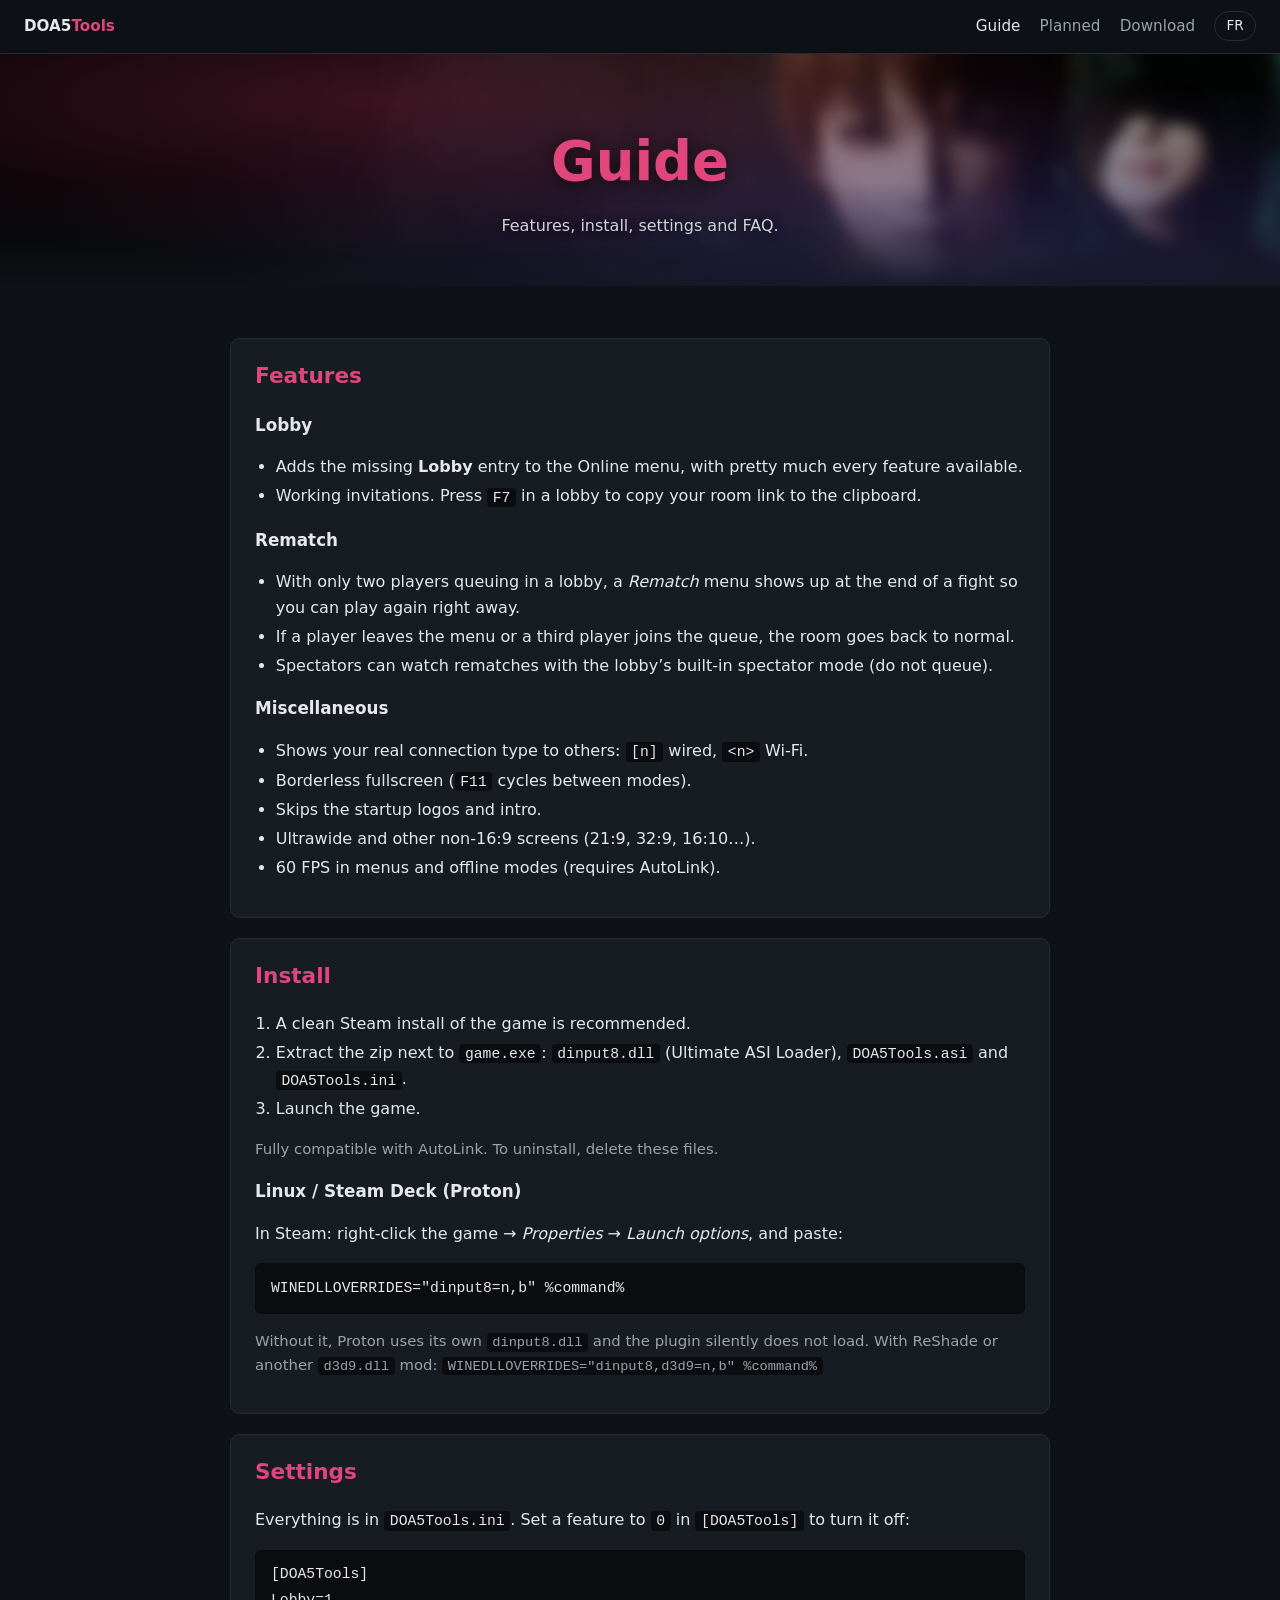
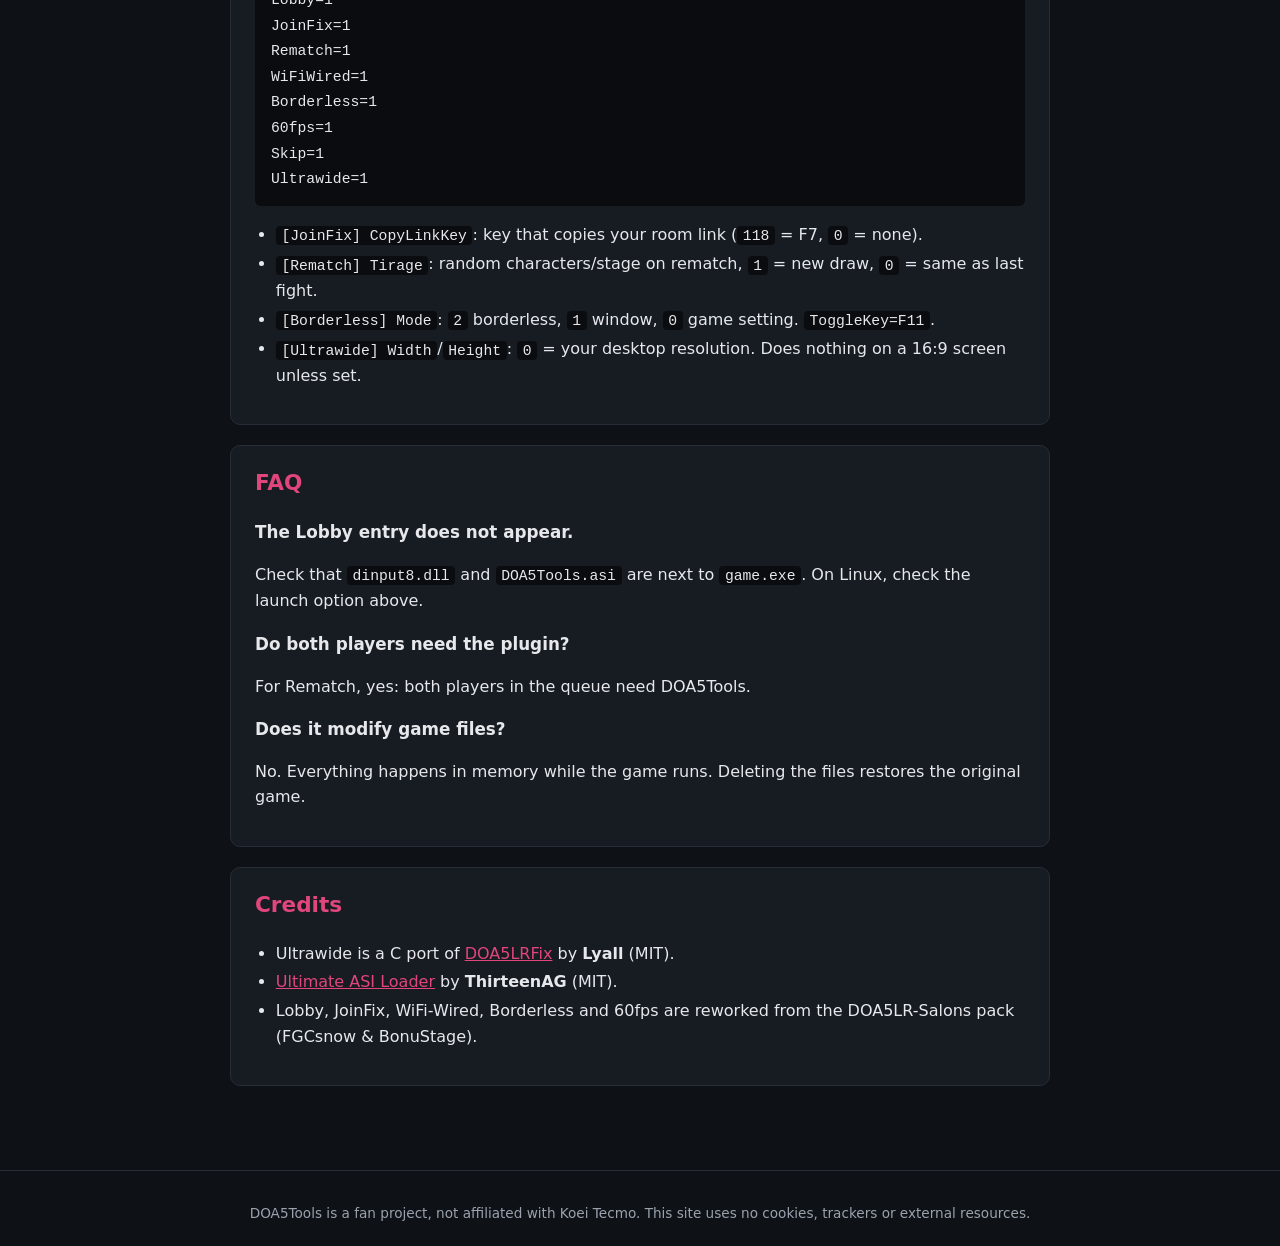
==== docs/infos.html @ 12e6d5cc "Add files via upload" ====
<!DOCTYPE html>
<html lang="en" data-lang="en">
<head>
<meta charset="utf-8">
<meta name="viewport" content="width=device-width, initial-scale=1">
<title>DOA5Tools – Guide</title>
<meta name="description" content="A single ASI plugin for Dead or Alive 5 Last Round: lobbies, rematch, borderless, ultrawide and more.">
<link rel="stylesheet" href="style.css">
<script src="lang.js"></script>
</head>
<body>
<nav>
  <a class="logo" href="index.html">DOA5<span>Tools</span></a>
  <a href="infos.html" class="actif"><span class="en">Guide</span><span class="fr">Guide</span></a>
  <a href="planned.html"><span class="en">Planned</span><span class="fr">À venir</span></a>
  <a href="https://github.com/DOAReborn/DOA5Tools/releases/latest/download/DOA5Tools.zip"><span class="en">Download</span><span class="fr">Télécharger</span></a>
  <button id="langue" type="button" title="EN / FR"><span class="en">FR</span><span class="fr">EN</span></button>
</nav>
<header class="bandeau">
  <h1><span class="en">Guide</span><span class="fr">Guide</span></h1>
  <p class="en">Features, install, settings and FAQ.</p>
  <p class="fr">Fonctions, installation, réglages et FAQ.</p>
</header>
<main>

<section>
  <h2 class="en">Features</h2><h2 class="fr">Fonctions</h2>
  <h3 class="en">Lobby</h3><h3 class="fr">Salons</h3>
  <ul class="en">
    <li>Adds the missing <strong>Lobby</strong> entry to the Online menu, with pretty much every feature available.</li>
    <li>Working invitations. Press <code>F7</code> in a lobby to copy your room link to the clipboard.</li>
  </ul>
  <ul class="fr">
    <li>Ajoute l’entrée <strong>Salon</strong> manquante au menu En ligne, avec presque toutes ses fonctions.</li>
    <li>Invitations fonctionnelles. <code>F7</code> dans un salon copie le lien du salon dans le presse-papiers.</li>
  </ul>
  <h3>Rematch</h3>
  <ul class="en">
    <li>With only two players queuing in a lobby, a <em>Rematch</em> menu shows up at the end of a fight so you can play again right away.</li>
    <li>If a player leaves the menu or a third player joins the queue, the room goes back to normal.</li>
    <li>Spectators can watch rematches with the lobby’s built-in spectator mode (do not queue).</li>
  </ul>
  <ul class="fr">
    <li>Quand seuls deux joueurs sont dans la file d’un salon, un menu <em>Rematch</em> s’affiche en fin de combat pour rejouer tout de suite.</li>
    <li>Si un joueur quitte le menu ou qu’un troisième rejoint la file, le salon reprend son fonctionnement normal.</li>
    <li>Les spectateurs peuvent suivre les rematchs avec le mode spectateur du salon (sans entrer dans la file).</li>
  </ul>
  <h3 class="en">Miscellaneous</h3><h3 class="fr">Divers</h3>
  <ul class="en">
    <li>Shows your real connection type to others: <code>[n]</code> wired, <code>&lt;n&gt;</code> Wi-Fi.</li>
    <li>Borderless fullscreen (<code>F11</code> cycles between modes).</li>
    <li>Skips the startup logos and intro.</li>
    <li>Ultrawide and other non-16:9 screens (21:9, 32:9, 16:10…).</li>
    <li>60 FPS in menus and offline modes (requires AutoLink).</li>
  </ul>
  <ul class="fr">
    <li>Affiche aux autres votre vrai type de connexion : <code>[n]</code> filaire, <code>&lt;n&gt;</code> Wi-Fi.</li>
    <li>Plein écran fenêtré (<code>F11</code> passe d’un mode à l’autre).</li>
    <li>Passe les logos et l’intro au démarrage.</li>
    <li>Écrans ultrawide et autres formats que le 16:9 (21:9, 32:9, 16:10…).</li>
    <li>60 FPS dans les menus et les modes hors ligne (nécessite AutoLink).</li>
  </ul>
</section>

<section>
  <h2 class="en">Install</h2><h2 class="fr">Installation</h2>
  <ol class="en">
    <li>A clean Steam install of the game is recommended.</li>
    <li>Extract the zip next to <code>game.exe</code>: <code>dinput8.dll</code> (Ultimate ASI Loader), <code>DOA5Tools.asi</code> and <code>DOA5Tools.ini</code>.</li>
    <li>Launch the game.</li>
  </ol>
  <ol class="fr">
    <li>Une installation Steam propre du jeu est conseillée.</li>
    <li>Extraire le zip à côté de <code>game.exe</code> : <code>dinput8.dll</code> (Ultimate ASI Loader), <code>DOA5Tools.asi</code> et <code>DOA5Tools.ini</code>.</li>
    <li>Lancer le jeu.</li>
  </ol>
  <p class="note en">Fully compatible with AutoLink. To uninstall, delete these files.</p>
  <p class="note fr">Entièrement compatible avec AutoLink. Pour désinstaller, supprimer ces fichiers.</p>

  <h3>Linux / Steam Deck (Proton)</h3>
  <p class="en">In Steam: right-click the game → <em>Properties</em> → <em>Launch options</em>, and paste:</p>
  <p class="fr">Dans Steam : clic droit sur le jeu → <em>Propriétés</em> → <em>Options de lancement</em>, puis coller :</p>
  <pre><code>WINEDLLOVERRIDES="dinput8=n,b" %command%</code></pre>
  <p class="note en">Without it, Proton uses its own <code>dinput8.dll</code> and the plugin silently does not load. With ReShade or another <code>d3d9.dll</code> mod: <code>WINEDLLOVERRIDES="dinput8,d3d9=n,b" %command%</code></p>
  <p class="note fr">Sans cela, Proton utilise son propre <code>dinput8.dll</code> et le plugin ne se charge pas, sans message. Avec ReShade ou un autre mod <code>d3d9.dll</code> : <code>WINEDLLOVERRIDES="dinput8,d3d9=n,b" %command%</code></p>
</section>

<section>
  <h2 class="en">Settings</h2><h2 class="fr">Réglages</h2>
  <p class="en">Everything is in <code>DOA5Tools.ini</code>. Set a feature to <code>0</code> in <code>[DOA5Tools]</code> to turn it off:</p>
  <p class="fr">Tout se règle dans <code>DOA5Tools.ini</code>. Mettre une fonction à <code>0</code> dans <code>[DOA5Tools]</code> pour la désactiver :</p>
  <pre><code>[DOA5Tools]
Lobby=1
JoinFix=1
Rematch=1
WiFiWired=1
Borderless=1
60fps=1
Skip=1
Ultrawide=1</code></pre>
  <ul class="en">
    <li><code>[JoinFix] CopyLinkKey</code>: key that copies your room link (<code>118</code> = F7, <code>0</code> = none).</li>
    <li><code>[Rematch] Tirage</code>: random characters/stage on rematch, <code>1</code> = new draw, <code>0</code> = same as last fight.</li>
    <li><code>[Borderless] Mode</code>: <code>2</code> borderless, <code>1</code> window, <code>0</code> game setting. <code>ToggleKey=F11</code>.</li>
    <li><code>[Ultrawide] Width</code>/<code>Height</code>: <code>0</code> = your desktop resolution. Does nothing on a 16:9 screen unless set.</li>
  </ul>
  <ul class="fr">
    <li><code>[JoinFix] CopyLinkKey</code> : touche qui copie le lien du salon (<code>118</code> = F7, <code>0</code> = aucune).</li>
    <li><code>[Rematch] Tirage</code> : personnages/stage aléatoires au rematch, <code>1</code> = nouveau tirage, <code>0</code> = comme au combat précédent.</li>
    <li><code>[Borderless] Mode</code> : <code>2</code> plein écran fenêtré, <code>1</code> fenêtre, <code>0</code> réglage du jeu. <code>ToggleKey=F11</code>.</li>
    <li><code>[Ultrawide] Width</code>/<code>Height</code> : <code>0</code> = résolution du bureau. Sans effet sur un écran 16:9 sauf si renseignés.</li>
  </ul>
</section>

<section>
  <h2>FAQ</h2>
  <h3 class="en">The Lobby entry does not appear.</h3><h3 class="fr">L’entrée Salon n’apparaît pas.</h3>
  <p class="en">Check that <code>dinput8.dll</code> and <code>DOA5Tools.asi</code> are next to <code>game.exe</code>. On Linux, check the launch option above.</p>
  <p class="fr">Vérifier que <code>dinput8.dll</code> et <code>DOA5Tools.asi</code> sont à côté de <code>game.exe</code>. Sous Linux, vérifier l’option de lancement ci-dessus.</p>
  <h3 class="en">Do both players need the plugin?</h3><h3 class="fr">Les deux joueurs doivent-ils avoir le plugin ?</h3>
  <p class="en">For Rematch, yes: both players in the queue need DOA5Tools.</p>
  <p class="fr">Pour le rematch, oui : les deux joueurs de la file doivent avoir DOA5Tools.</p>
  <h3 class="en">Does it modify game files?</h3><h3 class="fr">Est-ce que ça modifie les fichiers du jeu ?</h3>
  <p class="en">No. Everything happens in memory while the game runs. Deleting the files restores the original game.</p>
  <p class="fr">Non. Tout se passe en mémoire pendant que le jeu tourne. Supprimer les fichiers rend le jeu d’origine.</p>
</section>

<section>
  <h2 class="en">Credits</h2><h2 class="fr">Crédits</h2>
  <ul>
    <li><span class="en">Ultrawide is a C port of</span><span class="fr">Ultrawide est un portage en C de</span> <a href="https://codeberg.org/Lyall/DOA5LRFix">DOA5LRFix</a> <span class="en">by</span><span class="fr">par</span> <strong>Lyall</strong> (MIT).</li>
    <li><a href="https://github.com/ThirteenAG/Ultimate-ASI-Loader">Ultimate ASI Loader</a> <span class="en">by</span><span class="fr">par</span> <strong>ThirteenAG</strong> (MIT).</li>
    <li><span class="en">Lobby, JoinFix, WiFi-Wired, Borderless and 60fps are reworked from the DOA5LR-Salons pack</span><span class="fr">Lobby, JoinFix, WiFi-Wired, Borderless et 60fps sont repris du pack DOA5LR-Salons</span> (FGCsnow &amp; BonuStage).</li>
  </ul>
</section>

</main>
<footer>
  <span class="en">DOA5Tools is a fan project, not affiliated with Koei Tecmo. This site uses no cookies, trackers or external resources.</span>
  <span class="fr">DOA5Tools est un projet de fans, sans lien avec Koei Tecmo. Ce site n’utilise ni cookies, ni traceurs, ni ressources externes.</span>
</footer>
</body>
</html>
---- docs/style.css ----
:root { --bg:#0e1116; --card:#171c23; --line:#262d36; --text:#e6e8eb; --muted:#9aa3ad; --accent:#e0457b; --accent2:#7b5cff; --code:#0a0c10; }
* { box-sizing:border-box; }
html[data-lang="en"] .fr, html[data-lang="fr"] .en { display:none !important; }
body { margin:0; background:var(--bg); color:var(--text); font:16px/1.6 system-ui,-apple-system,"Segoe UI",Roboto,sans-serif; }
a { color:var(--accent); }

/* Barre de navigation */
nav { position:sticky; top:0; z-index:10; display:flex; align-items:center; gap:1.2rem; padding:.7rem 1.5rem; background:rgba(14,17,22,.92); backdrop-filter:blur(6px); border-bottom:1px solid var(--line); }
nav .logo { font-weight:800; text-decoration:none; color:var(--text); margin-right:auto; }
nav .logo span, h1 span { color:var(--accent); }
nav a { color:var(--muted); text-decoration:none; font-size:.95rem; }
nav a:hover, nav a.actif { color:var(--text); }
#langue { background:none; border:1px solid var(--line); color:var(--text); border-radius:20px; padding:.2rem .7rem; cursor:pointer; font:inherit; font-size:.85rem; }
#langue:hover { border-color:var(--accent); }

/* Page d'accueil */
.hero { min-height:78vh; display:flex; flex-direction:column; justify-content:center; align-items:center; text-align:center; padding:3rem 1.25rem;
  background:radial-gradient(ellipse at 30% 20%, rgba(224,69,123,.22), transparent 55%), radial-gradient(ellipse at 75% 70%, rgba(123,92,255,.18), transparent 55%); }
.hero h1 { font-size:clamp(2.8rem,8vw,5rem); margin:0; letter-spacing:.02em; }
.hero p { color:var(--muted); max-width:620px; font-size:1.15rem; margin:.8rem 0 2rem; }
.btn { display:inline-block; background:var(--accent); color:#fff; text-decoration:none; font-weight:600; padding:.75rem 1.5rem; border-radius:8px; margin:.3rem; transition:transform .15s; }
.btn:hover { transform:translateY(-2px); }
.btn.alt { background:transparent; border:1px solid var(--line); color:var(--text); }
.tuiles { display:grid; grid-template-columns:repeat(auto-fit,minmax(220px,1fr)); gap:1rem; max-width:1000px; margin:0 auto; padding:0 1.25rem 3rem; }
.tuile { background:var(--card); border:1px solid var(--line); border-radius:10px; padding:1.2rem; }
.tuile b { display:block; font-size:1.05rem; margin-bottom:.3rem; }
.tuile p { margin:0; color:var(--muted); font-size:.93rem; }

/* Pages de contenu */
main { max-width:860px; margin:0 auto; padding:2rem 1.25rem 4rem; }
main > h1 { font-size:2.2rem; margin:.5rem 0 1rem; }
section { background:var(--card); border:1px solid var(--line); border-radius:10px; padding:1.25rem 1.5rem; margin:1.25rem 0; }
h2 { margin-top:0; font-size:1.35rem; color:var(--accent); }
h3 { margin-bottom:.25rem; font-size:1.05rem; }
code { background:var(--code); padding:.1rem .35rem; border-radius:4px; font-size:.92em; }
pre { background:var(--code); padding:.8rem 1rem; border-radius:6px; overflow-x:auto; }
pre code { padding:0; }
ul, ol { padding-left:1.3rem; }
li { margin:.2rem 0; }
.note { color:var(--muted); font-size:.93rem; }
.etat { display:inline-block; font-size:.75rem; font-weight:700; text-transform:uppercase; letter-spacing:.05em; padding:.1rem .55rem; border-radius:20px; margin-left:.4rem; vertical-align:middle; }
.etat.etude { background:rgba(123,92,255,.2); color:#b3a3ff; }
.etat.idee { background:rgba(154,163,173,.18); color:var(--muted); }
footer { text-align:center; color:var(--muted); font-size:.85rem; padding:2rem 1rem; border-top:1px solid var(--line); }

/* Bandeau : image floutée (banner.jpg, à ajouter) + titre par-dessus.
   Sans image, le dégradé de couleur sert de fond. */
.bandeau { position:relative; overflow:hidden; text-align:center; padding:4rem 1.25rem 3rem; isolation:isolate; }
.bandeau::before { content:""; position:absolute; inset:-30px; z-index:-2; background:url("banner.jpg") center/cover no-repeat; filter:blur(8px) brightness(.55); }
.bandeau::after { content:""; position:absolute; inset:0; z-index:-1;
  background:radial-gradient(ellipse at 30% 20%, rgba(224,69,123,.25), transparent 60%), radial-gradient(ellipse at 75% 70%, rgba(123,92,255,.2), transparent 60%), linear-gradient(to bottom, transparent 55%, var(--bg)); }
.bandeau h1 { font-size:clamp(2.2rem,6vw,3.4rem); margin:0; text-shadow:0 2px 18px rgba(0,0,0,.6); }
.bandeau p { color:#cfd4da; margin:.5rem auto 0; max-width:620px; text-shadow:0 1px 8px rgba(0,0,0,.6); }
.bandeau.hero { min-height:78vh; display:flex; flex-direction:column; justify-content:center; align-items:center; background:none; }
.bandeau.hero h1 { font-size:clamp(2.8rem,9vw,5.5rem); }
.bandeau.hero p { font-size:1.15rem; margin-bottom:2rem; }
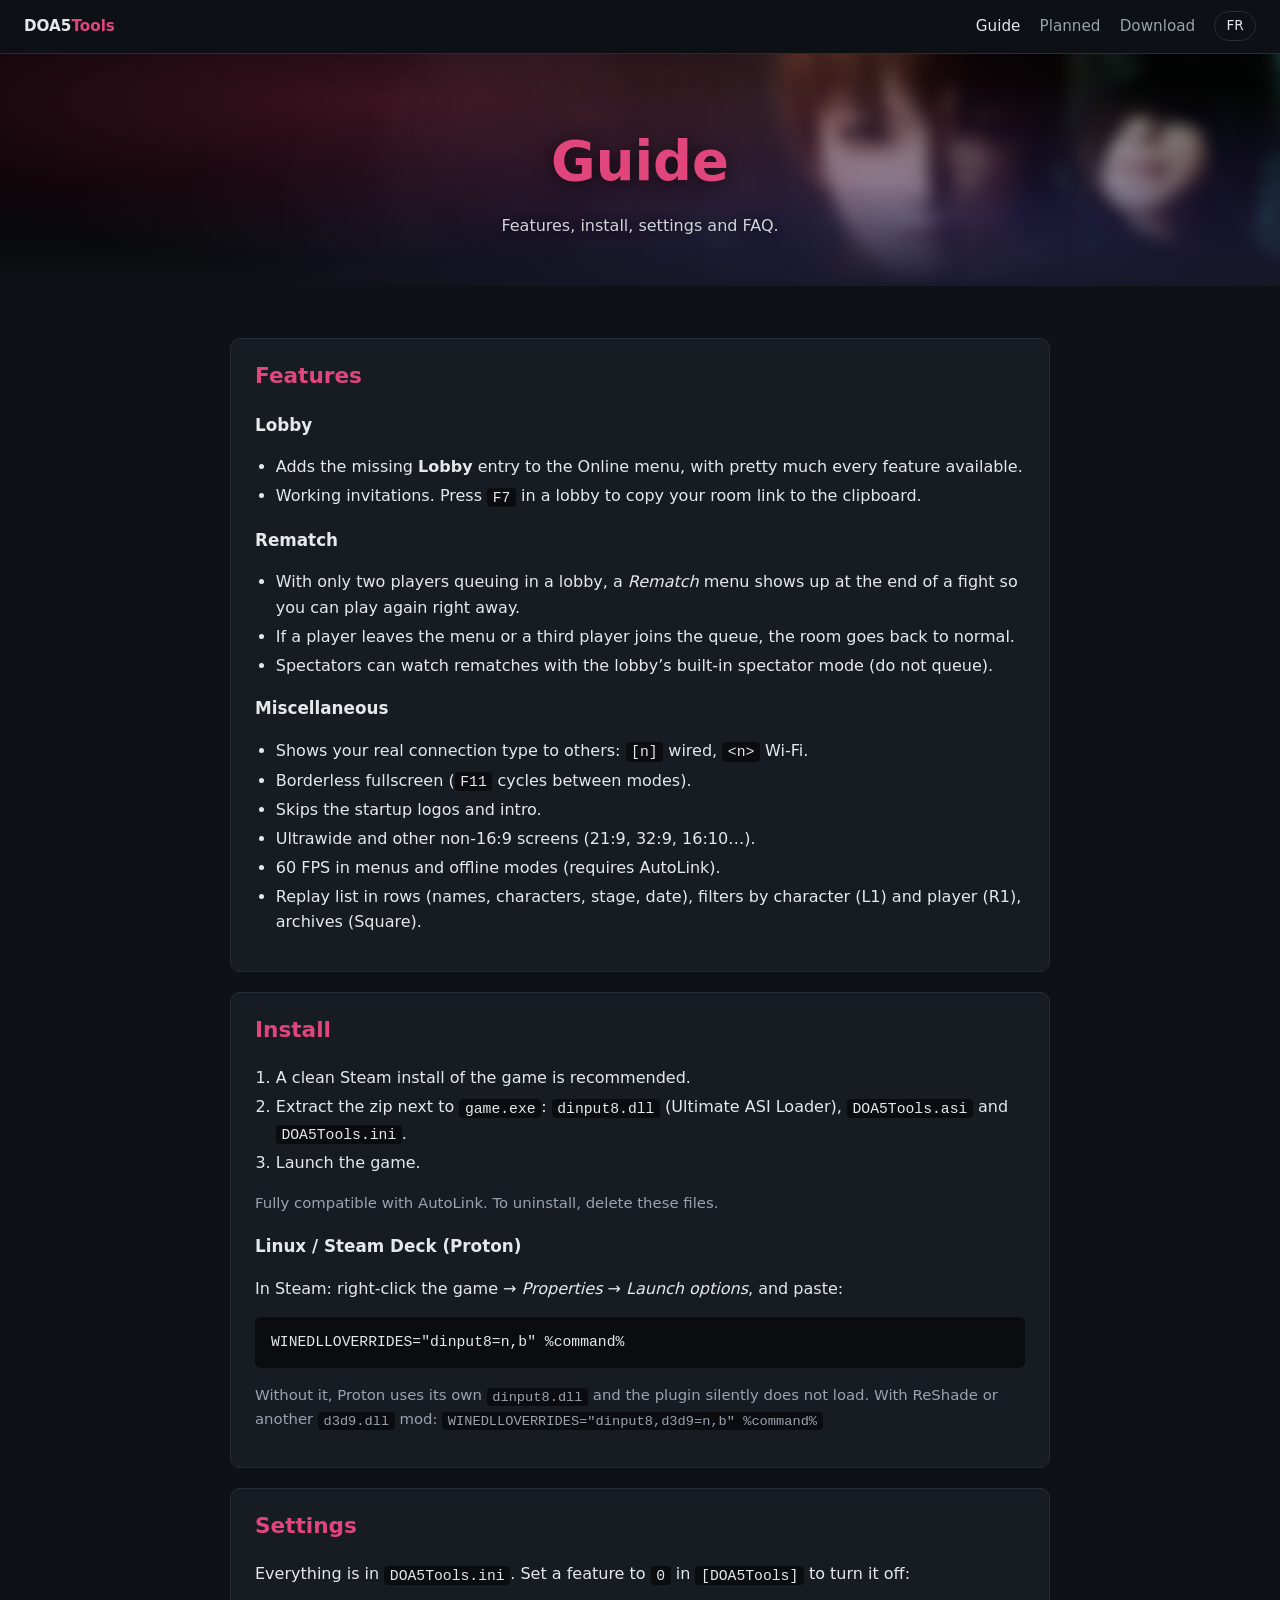
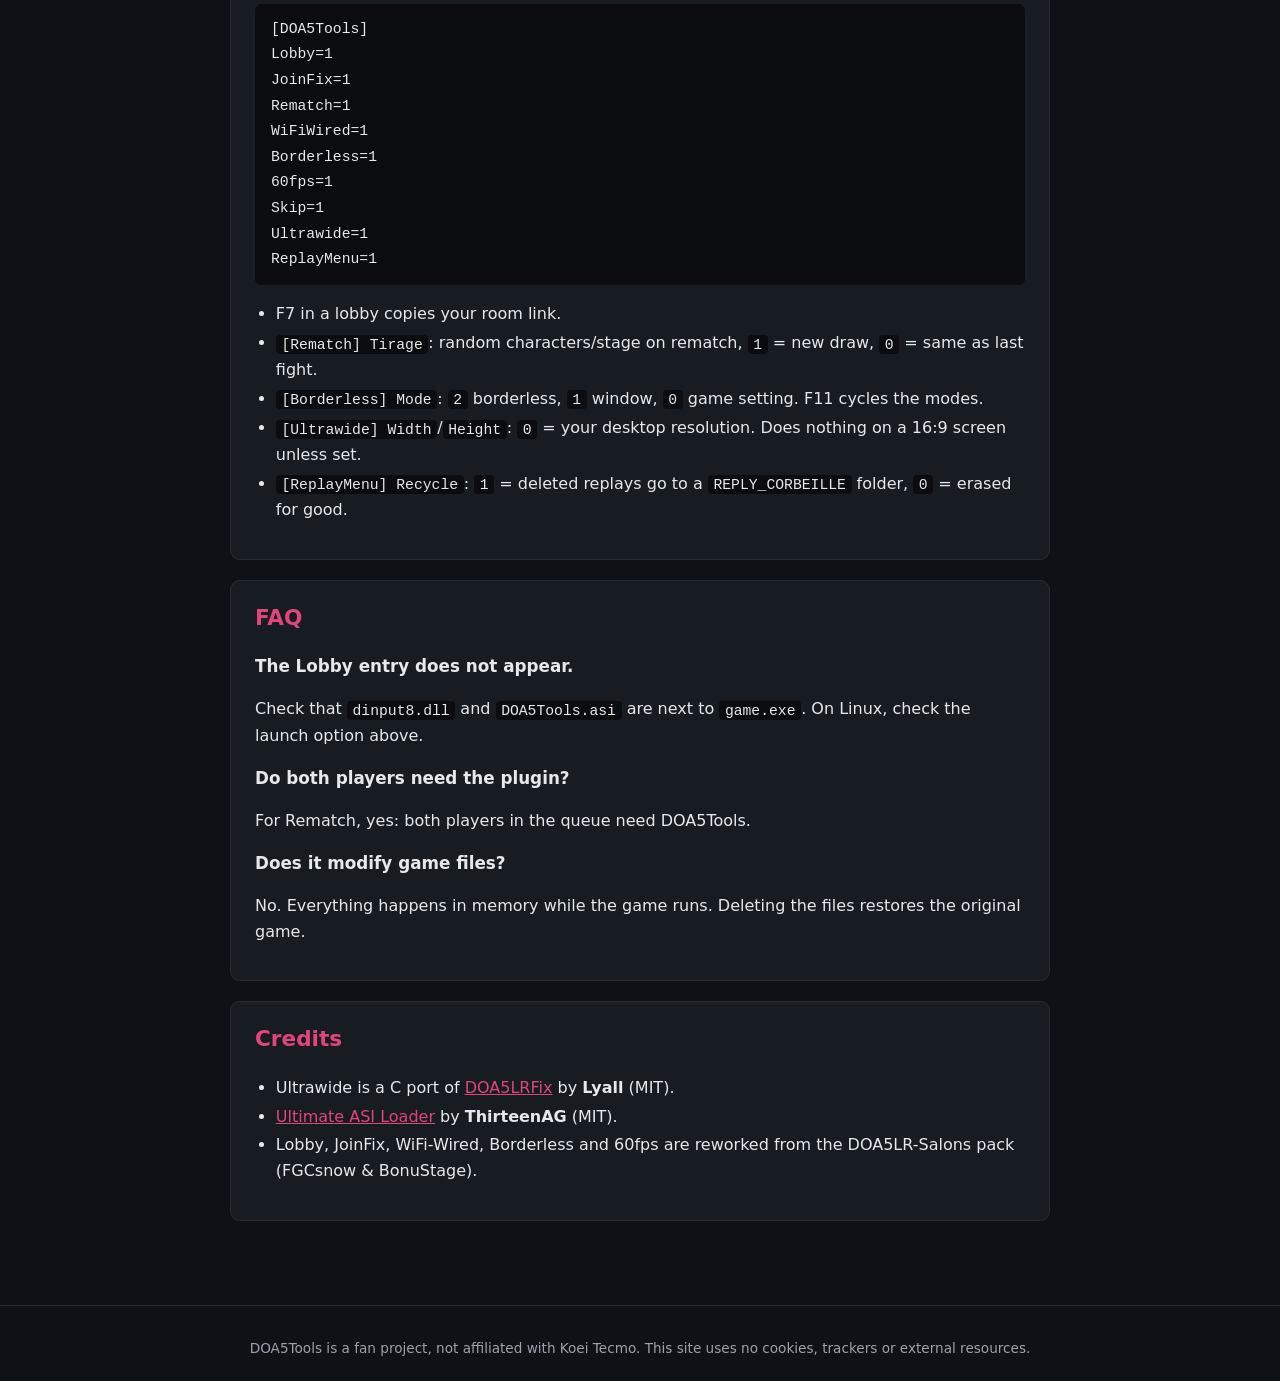
==== commit 7f414248: "Add files via upload" ====
--- a/docs/infos.html
+++ b/docs/infos.html
@@ -52,6 +52,7 @@
     <li>Skips the startup logos and intro.</li>
     <li>Ultrawide and other non-16:9 screens (21:9, 32:9, 16:10…).</li>
     <li>60 FPS in menus and offline modes (requires AutoLink).</li>
+    <li>Replay list in rows (names, characters, stage, date), filters by character (L1) and player (R1), archives (Square).</li>
   </ul>
   <ul class="fr">
     <li>Affiche aux autres votre vrai type de connexion : <code>[n]</code> filaire, <code>&lt;n&gt;</code> Wi-Fi.</li>
@@ -59,6 +60,7 @@
     <li>Passe les logos et l’intro au démarrage.</li>
     <li>Écrans ultrawide et autres formats que le 16:9 (21:9, 32:9, 16:10…).</li>
     <li>60 FPS dans les menus et les modes hors ligne (nécessite AutoLink).</li>
+    <li>Liste des replays en lignes (pseudos, persos, stage, date), filtres par perso (L1) et par joueur (R1), archives (Carré).</li>
   </ul>
 </section>
 
@@ -97,18 +99,21 @@
 Borderless=1
 60fps=1
 Skip=1
-Ultrawide=1</code></pre>
+Ultrawide=1
+ReplayMenu=1</code></pre>
   <ul class="en">
-    <li><code>[JoinFix] CopyLinkKey</code>: key that copies your room link (<code>118</code> = F7, <code>0</code> = none).</li>
+    <li>F7 in a lobby copies your room link.</li>
     <li><code>[Rematch] Tirage</code>: random characters/stage on rematch, <code>1</code> = new draw, <code>0</code> = same as last fight.</li>
-    <li><code>[Borderless] Mode</code>: <code>2</code> borderless, <code>1</code> window, <code>0</code> game setting. <code>ToggleKey=F11</code>.</li>
+    <li><code>[Borderless] Mode</code>: <code>2</code> borderless, <code>1</code> window, <code>0</code> game setting. F11 cycles the modes.</li>
     <li><code>[Ultrawide] Width</code>/<code>Height</code>: <code>0</code> = your desktop resolution. Does nothing on a 16:9 screen unless set.</li>
+    <li><code>[ReplayMenu] Recycle</code>: <code>1</code> = deleted replays go to a <code>REPLY_CORBEILLE</code> folder, <code>0</code> = erased for good.</li>
   </ul>
   <ul class="fr">
-    <li><code>[JoinFix] CopyLinkKey</code> : touche qui copie le lien du salon (<code>118</code> = F7, <code>0</code> = aucune).</li>
+    <li>F7 dans un salon copie le lien du salon.</li>
     <li><code>[Rematch] Tirage</code> : personnages/stage aléatoires au rematch, <code>1</code> = nouveau tirage, <code>0</code> = comme au combat précédent.</li>
-    <li><code>[Borderless] Mode</code> : <code>2</code> plein écran fenêtré, <code>1</code> fenêtre, <code>0</code> réglage du jeu. <code>ToggleKey=F11</code>.</li>
+    <li><code>[Borderless] Mode</code> : <code>2</code> plein écran fenêtré, <code>1</code> fenêtre, <code>0</code> réglage du jeu. F11 fait défiler les modes.</li>
     <li><code>[Ultrawide] Width</code>/<code>Height</code> : <code>0</code> = résolution du bureau. Sans effet sur un écran 16:9 sauf si renseignés.</li>
+    <li><code>[ReplayMenu] Recycle</code> : <code>1</code> = les replays supprimés vont dans un dossier <code>REPLY_CORBEILLE</code>, <code>0</code> = effacés pour de bon.</li>
   </ul>
 </section>
 
--- a/docs/style.css
+++ b/docs/style.css
@@ -21,7 +21,7 @@
 .btn { display:inline-block; background:var(--accent); color:#fff; text-decoration:none; font-weight:600; padding:.75rem 1.5rem; border-radius:8px; margin:.3rem; transition:transform .15s; }
 .btn:hover { transform:translateY(-2px); }
 .btn.alt { background:transparent; border:1px solid var(--line); color:var(--text); }
-.tuiles { display:grid; grid-template-columns:repeat(auto-fit,minmax(220px,1fr)); gap:1rem; max-width:1000px; margin:0 auto; padding:0 1.25rem 3rem; }
+.tuiles { display:grid; grid-template-columns:repeat(auto-fit,minmax(170px,1fr)); gap:1rem; max-width:1000px; margin:0 auto; padding:0 1.25rem 3rem; }
 .tuile { background:var(--card); border:1px solid var(--line); border-radius:10px; padding:1.2rem; }
 .tuile b { display:block; font-size:1.05rem; margin-bottom:.3rem; }
 .tuile p { margin:0; color:var(--muted); font-size:.93rem; }
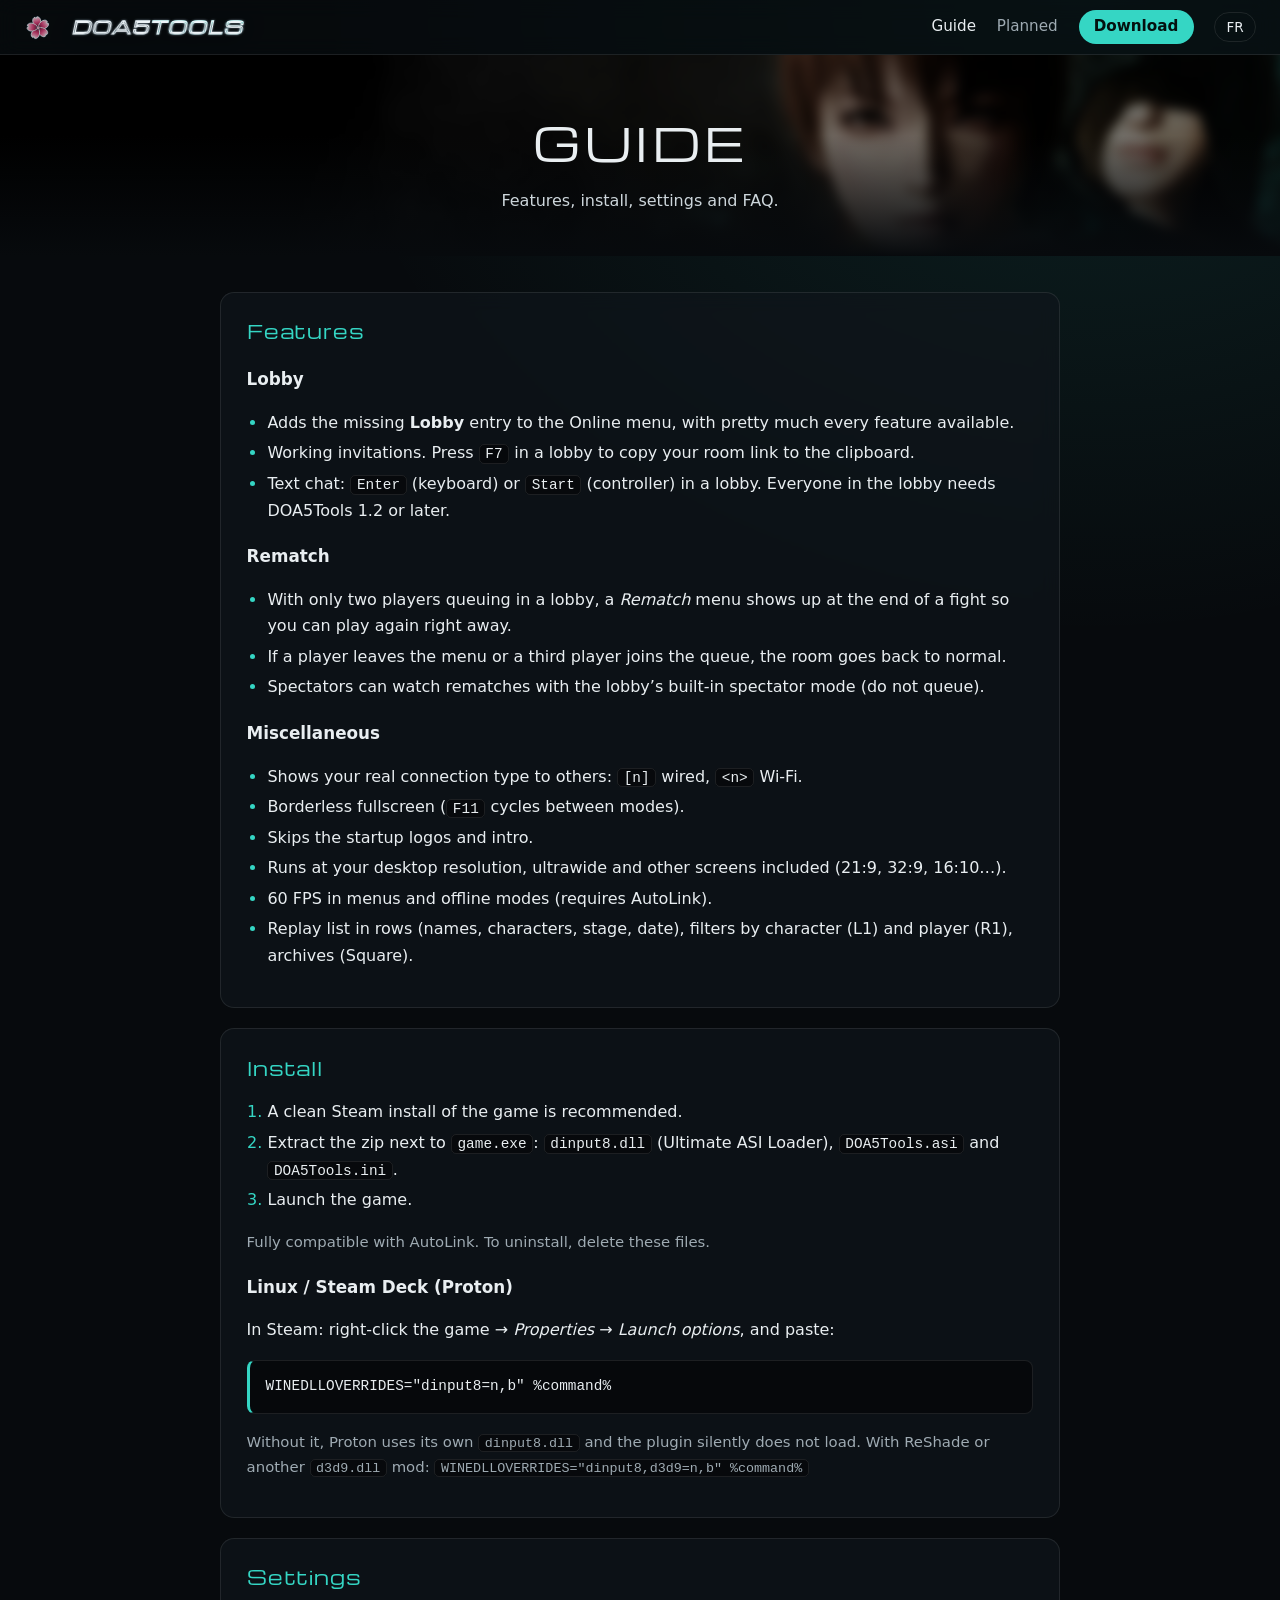
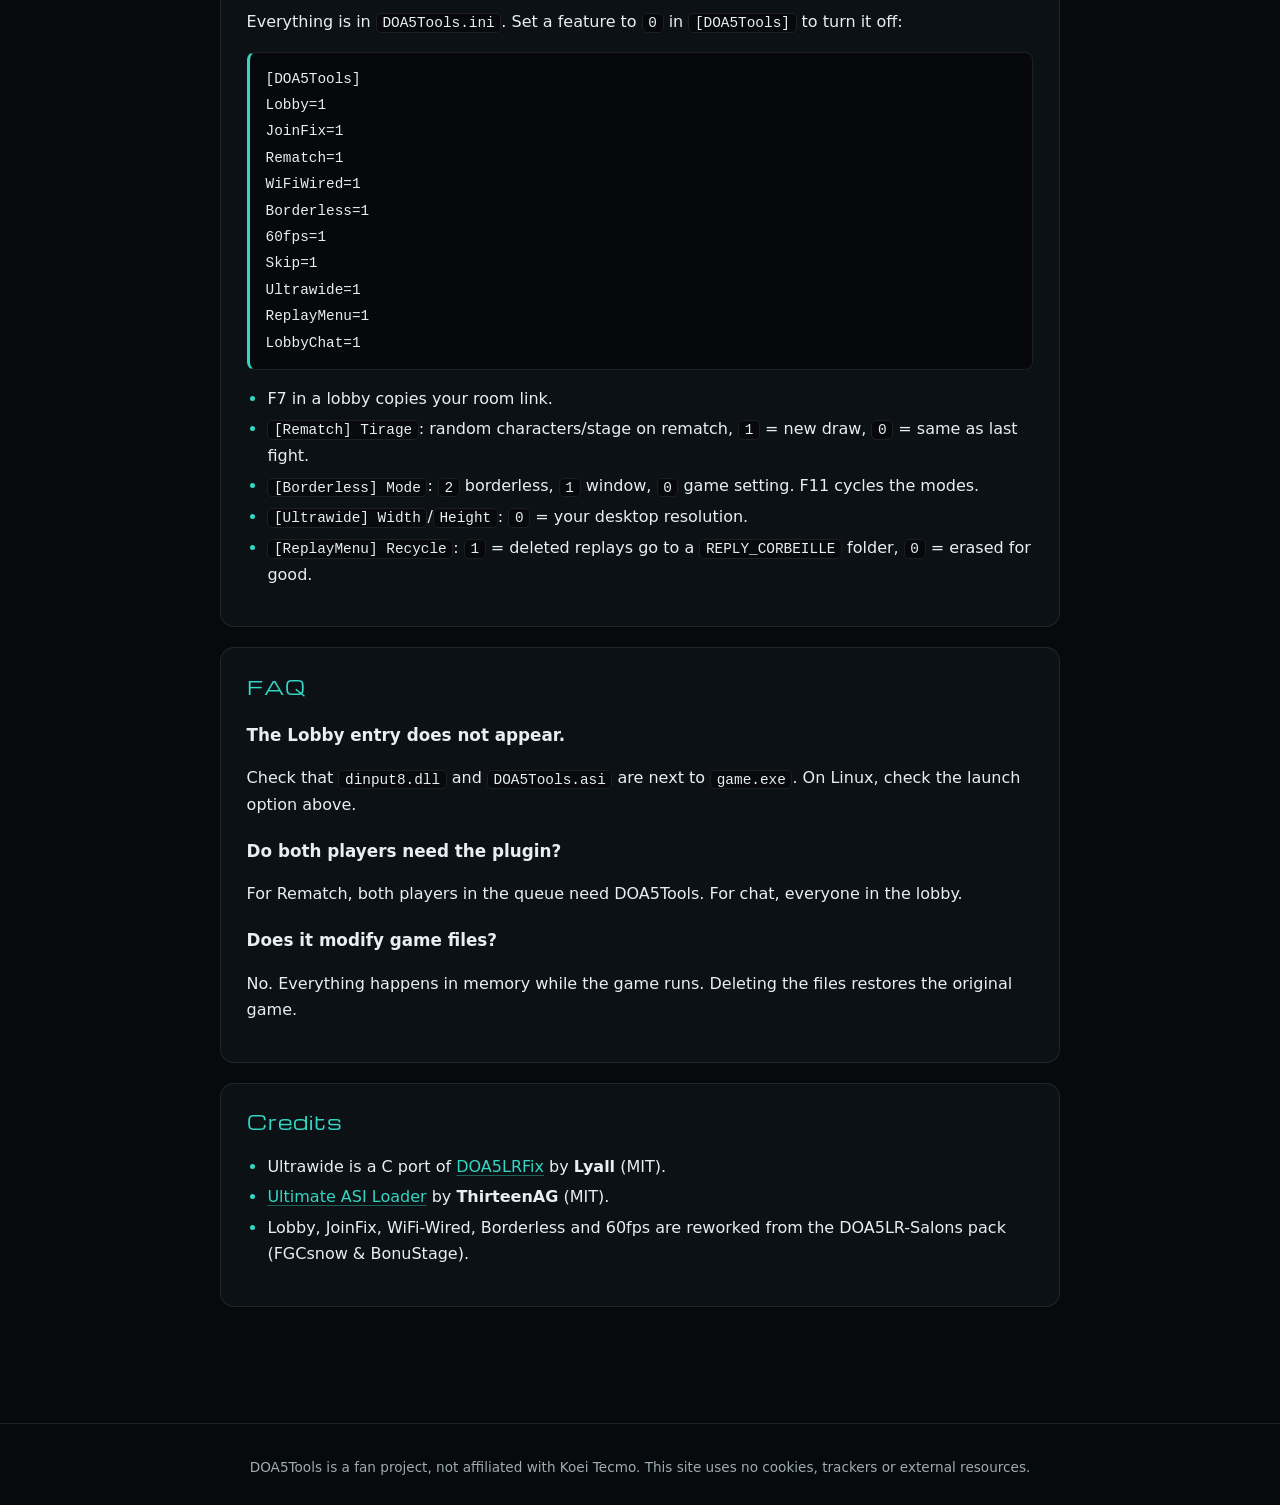
==== commit 12577eeb: "Add files via upload" ====
--- a/docs/infos.html
+++ b/docs/infos.html
@@ -4,16 +4,19 @@
 <meta charset="utf-8">
 <meta name="viewport" content="width=device-width, initial-scale=1">
 <title>DOA5Tools – Guide</title>
-<meta name="description" content="A single ASI plugin for Dead or Alive 5 Last Round: lobbies, rematch, borderless, ultrawide and more.">
+<meta name="description" content="A single ASI plugin for Dead or Alive 5 Last Round: lobbies, chat, rematch, borderless, ultrawide and more.">
 <link rel="stylesheet" href="style.css">
+<link rel="icon" href="reborn.svg" type="image/svg+xml">
 <script src="lang.js"></script>
+<script src="site.js" defer></script>
 </head>
 <body>
 <nav>
-  <a class="logo" href="index.html">DOA5<span>Tools</span></a>
+  <a class="retour" href="/" title="DOA Reborn"><img src="reborn.svg" alt="DOA Reborn" width="28" height="28"></a>
+  <a class="marque" href="index.html"><span class="mot">D<span class="o">O</span>A5<span class="acc">Tools</span></span></a>
   <a href="infos.html" class="actif"><span class="en">Guide</span><span class="fr">Guide</span></a>
   <a href="planned.html"><span class="en">Planned</span><span class="fr">À venir</span></a>
-  <a href="https://github.com/DOAReborn/DOA5Tools/releases/latest/download/DOA5Tools.zip"><span class="en">Download</span><span class="fr">Télécharger</span></a>
+  <a class="telecharger" href="https://github.com/DOAReborn/DOA5Tools/releases/latest/download/DOA5Tools.zip"><span class="en">Download</span><span class="fr">Télécharger</span></a>
   <button id="langue" type="button" title="EN / FR"><span class="en">FR</span><span class="fr">EN</span></button>
 </nav>
 <header class="bandeau">
@@ -29,10 +32,12 @@
   <ul class="en">
     <li>Adds the missing <strong>Lobby</strong> entry to the Online menu, with pretty much every feature available.</li>
     <li>Working invitations. Press <code>F7</code> in a lobby to copy your room link to the clipboard.</li>
+    <li>Text chat: <code>Enter</code> (keyboard) or <code>Start</code> (controller) in a lobby. Everyone in the lobby needs DOA5Tools 1.2 or later.</li>
   </ul>
   <ul class="fr">
     <li>Ajoute l’entrée <strong>Salon</strong> manquante au menu En ligne, avec presque toutes ses fonctions.</li>
     <li>Invitations fonctionnelles. <code>F7</code> dans un salon copie le lien du salon dans le presse-papiers.</li>
+    <li>Chat texte : <code>Entrée</code> (clavier) ou <code>Start</code> (manette) dans un salon. Tout le salon doit avoir DOA5Tools 1.2 ou plus récent.</li>
   </ul>
   <h3>Rematch</h3>
   <ul class="en">
@@ -50,7 +55,7 @@
     <li>Shows your real connection type to others: <code>[n]</code> wired, <code>&lt;n&gt;</code> Wi-Fi.</li>
     <li>Borderless fullscreen (<code>F11</code> cycles between modes).</li>
     <li>Skips the startup logos and intro.</li>
-    <li>Ultrawide and other non-16:9 screens (21:9, 32:9, 16:10…).</li>
+    <li>Runs at your desktop resolution, ultrawide and other screens included (21:9, 32:9, 16:10…).</li>
     <li>60 FPS in menus and offline modes (requires AutoLink).</li>
     <li>Replay list in rows (names, characters, stage, date), filters by character (L1) and player (R1), archives (Square).</li>
   </ul>
@@ -58,7 +63,7 @@
     <li>Affiche aux autres votre vrai type de connexion : <code>[n]</code> filaire, <code>&lt;n&gt;</code> Wi-Fi.</li>
     <li>Plein écran fenêtré (<code>F11</code> passe d’un mode à l’autre).</li>
     <li>Passe les logos et l’intro au démarrage.</li>
-    <li>Écrans ultrawide et autres formats que le 16:9 (21:9, 32:9, 16:10…).</li>
+    <li>Tourne à la résolution du bureau, écrans ultrawide et autres formats compris (21:9, 32:9, 16:10…).</li>
     <li>60 FPS dans les menus et les modes hors ligne (nécessite AutoLink).</li>
     <li>Liste des replays en lignes (pseudos, persos, stage, date), filtres par perso (L1) et par joueur (R1), archives (Carré).</li>
   </ul>
@@ -100,19 +105,20 @@
 60fps=1
 Skip=1
 Ultrawide=1
-ReplayMenu=1</code></pre>
+ReplayMenu=1
+LobbyChat=1</code></pre>
   <ul class="en">
     <li>F7 in a lobby copies your room link.</li>
     <li><code>[Rematch] Tirage</code>: random characters/stage on rematch, <code>1</code> = new draw, <code>0</code> = same as last fight.</li>
     <li><code>[Borderless] Mode</code>: <code>2</code> borderless, <code>1</code> window, <code>0</code> game setting. F11 cycles the modes.</li>
-    <li><code>[Ultrawide] Width</code>/<code>Height</code>: <code>0</code> = your desktop resolution. Does nothing on a 16:9 screen unless set.</li>
+    <li><code>[Ultrawide] Width</code>/<code>Height</code>: <code>0</code> = your desktop resolution.</li>
     <li><code>[ReplayMenu] Recycle</code>: <code>1</code> = deleted replays go to a <code>REPLY_CORBEILLE</code> folder, <code>0</code> = erased for good.</li>
   </ul>
   <ul class="fr">
     <li>F7 dans un salon copie le lien du salon.</li>
     <li><code>[Rematch] Tirage</code> : personnages/stage aléatoires au rematch, <code>1</code> = nouveau tirage, <code>0</code> = comme au combat précédent.</li>
     <li><code>[Borderless] Mode</code> : <code>2</code> plein écran fenêtré, <code>1</code> fenêtre, <code>0</code> réglage du jeu. F11 fait défiler les modes.</li>
-    <li><code>[Ultrawide] Width</code>/<code>Height</code> : <code>0</code> = résolution du bureau. Sans effet sur un écran 16:9 sauf si renseignés.</li>
+    <li><code>[Ultrawide] Width</code>/<code>Height</code> : <code>0</code> = résolution du bureau.</li>
     <li><code>[ReplayMenu] Recycle</code> : <code>1</code> = les replays supprimés vont dans un dossier <code>REPLY_CORBEILLE</code>, <code>0</code> = effacés pour de bon.</li>
   </ul>
 </section>
@@ -123,8 +129,8 @@
   <p class="en">Check that <code>dinput8.dll</code> and <code>DOA5Tools.asi</code> are next to <code>game.exe</code>. On Linux, check the launch option above.</p>
   <p class="fr">Vérifier que <code>dinput8.dll</code> et <code>DOA5Tools.asi</code> sont à côté de <code>game.exe</code>. Sous Linux, vérifier l’option de lancement ci-dessus.</p>
   <h3 class="en">Do both players need the plugin?</h3><h3 class="fr">Les deux joueurs doivent-ils avoir le plugin ?</h3>
-  <p class="en">For Rematch, yes: both players in the queue need DOA5Tools.</p>
-  <p class="fr">Pour le rematch, oui : les deux joueurs de la file doivent avoir DOA5Tools.</p>
+  <p class="en">For Rematch, both players in the queue need DOA5Tools. For chat, everyone in the lobby.</p>
+  <p class="fr">Pour le rematch, les deux joueurs de la file doivent avoir DOA5Tools. Pour le chat, tout le salon.</p>
   <h3 class="en">Does it modify game files?</h3><h3 class="fr">Est-ce que ça modifie les fichiers du jeu ?</h3>
   <p class="en">No. Everything happens in memory while the game runs. Deleting the files restores the original game.</p>
   <p class="fr">Non. Tout se passe en mémoire pendant que le jeu tourne. Supprimer les fichiers rend le jeu d’origine.</p>
--- a/docs/style.css
+++ b/docs/style.css
@@ -1,56 +1,94 @@
-:root { --bg:#0e1116; --card:#171c23; --line:#262d36; --text:#e6e8eb; --muted:#9aa3ad; --accent:#e0457b; --accent2:#7b5cff; --code:#0a0c10; }
+:root { --acc:#35d6c4; --acc-fonce:#13707a; --acc-rgb:53,214,196; }
+
+@font-face { font-family:"Titre"; src:url("fonts/Michroma-Regular.ttf") format("truetype"); font-weight:100 900; font-display:swap; }
+
+:root { --bg:#070a0d; --carte:rgba(16,22,28,.66); --ligne:rgba(255,255,255,.09); --texte:#e9eef1; --gris:#9fabb3; --code:rgba(0,0,0,.45); }
 * { box-sizing:border-box; }
 html[data-lang="en"] .fr, html[data-lang="fr"] .en { display:none !important; }
-body { margin:0; background:var(--bg); color:var(--text); font:16px/1.6 system-ui,-apple-system,"Segoe UI",Roboto,sans-serif; }
-a { color:var(--accent); }
+html { scroll-behavior:smooth; }
+body { margin:0; min-height:100vh; display:flex; flex-direction:column; color:var(--texte); font:16px/1.65 system-ui,-apple-system,"Segoe UI",Roboto,sans-serif;
+  background:radial-gradient(ellipse at 85% 0%, rgba(var(--acc-rgb),.12), transparent 50%), var(--bg); background-attachment:fixed; }
+a { color:var(--acc); text-decoration-color:rgba(var(--acc-rgb),.4); text-underline-offset:3px; }
+a:hover { text-decoration-color:var(--acc); }
+::selection { background:rgba(var(--acc-rgb),.35); }
 
-/* Barre de navigation */
-nav { position:sticky; top:0; z-index:10; display:flex; align-items:center; gap:1.2rem; padding:.7rem 1.5rem; background:rgba(14,17,22,.92); backdrop-filter:blur(6px); border-bottom:1px solid var(--line); }
-nav .logo { font-weight:800; text-decoration:none; color:var(--text); margin-right:auto; }
-nav .logo span, h1 span { color:var(--accent); }
-nav a { color:var(--muted); text-decoration:none; font-size:.95rem; }
-nav a:hover, nav a.actif { color:var(--text); }
-#langue { background:none; border:1px solid var(--line); color:var(--text); border-radius:20px; padding:.2rem .7rem; cursor:pointer; font:inherit; font-size:.85rem; }
-#langue:hover { border-color:var(--accent); }
+.mot { display:inline-block; transform:skewX(-12deg); font-family:"Titre","Eurostile Extended","Arial Black",sans-serif; text-transform:uppercase; letter-spacing:.06em;
+  -webkit-text-stroke:.07em #eef4f8; paint-order:stroke fill; color:transparent;
+  background:linear-gradient(180deg,#c3d3dc 0%,#4f6b7a 30%,#0b1820 50%,#1f3a48 70%,#7c9cad 100%); -webkit-background-clip:text; background-clip:text;
+  filter:drop-shadow(0 0 1px #5d6d78) drop-shadow(0 4px 12px rgba(0,0,0,.75)); }
+.mot .o { display:inline-block; transform:scaleY(.96); background:inherit; -webkit-background-clip:text; background-clip:text; }
+.mot .acc { background:linear-gradient(180deg,#dcfffa 0%,var(--acc) 30%,#052a2e 50%,var(--acc-fonce) 70%,#9ff5ea 100%); -webkit-background-clip:text; background-clip:text; }
 
-/* Page d'accueil */
-.hero { min-height:78vh; display:flex; flex-direction:column; justify-content:center; align-items:center; text-align:center; padding:3rem 1.25rem;
-  background:radial-gradient(ellipse at 30% 20%, rgba(224,69,123,.22), transparent 55%), radial-gradient(ellipse at 75% 70%, rgba(123,92,255,.18), transparent 55%); }
-.hero h1 { font-size:clamp(2.8rem,8vw,5rem); margin:0; letter-spacing:.02em; }
-.hero p { color:var(--muted); max-width:620px; font-size:1.15rem; margin:.8rem 0 2rem; }
-.btn { display:inline-block; background:var(--accent); color:#fff; text-decoration:none; font-weight:600; padding:.75rem 1.5rem; border-radius:8px; margin:.3rem; transition:transform .15s; }
-.btn:hover { transform:translateY(-2px); }
-.btn.alt { background:transparent; border:1px solid var(--line); color:var(--text); }
-.tuiles { display:grid; grid-template-columns:repeat(auto-fit,minmax(170px,1fr)); gap:1rem; max-width:1000px; margin:0 auto; padding:0 1.25rem 3rem; }
-.tuile { background:var(--card); border:1px solid var(--line); border-radius:10px; padding:1.2rem; }
-.tuile b { display:block; font-size:1.05rem; margin-bottom:.3rem; }
-.tuile p { margin:0; color:var(--muted); font-size:.93rem; }
+nav { position:sticky; top:0; z-index:10; display:flex; align-items:center; gap:1.3rem; padding:.6rem 1.5rem;
+  background:rgba(7,10,13,.7); backdrop-filter:blur(10px); border-bottom:1px solid var(--ligne); }
+nav a { position:relative; color:var(--gris); text-decoration:none; font-size:.95rem; transition:color .2s; }
+nav a:not(.marque):not(.retour)::after { content:""; position:absolute; left:0; right:0; bottom:-4px; height:2px; background:var(--acc); transform:scaleX(0); transition:transform .25s; }
+nav a:hover, nav a.actif { color:var(--texte); }
+nav a:hover::after, nav a.actif::after { transform:scaleX(1); }
+.retour { display:flex; align-items:center; opacity:.75; transition:opacity .2s; }
+.retour img { transition:transform .6s cubic-bezier(.3,1.6,.5,1); }
+.retour:hover { opacity:1; }
+.retour:hover img { transform:rotate(216deg) scale(1.1); }
+.marque { margin-right:auto; }
+.marque .mot { font-size:1.1rem; }
+nav .telecharger { color:#04110f; background:var(--acc); padding:.3rem .95rem; border-radius:999px; font-weight:600; }
+nav .telecharger:hover { color:#04110f; filter:brightness(1.1); }
+#langue { background:none; border:1px solid var(--ligne); color:var(--texte); border-radius:20px; padding:.2rem .7rem; cursor:pointer; font:inherit; font-size:.85rem; }
+#langue:hover { border-color:var(--acc); }
 
-/* Pages de contenu */
-main { max-width:860px; margin:0 auto; padding:2rem 1.25rem 4rem; }
-main > h1 { font-size:2.2rem; margin:.5rem 0 1rem; }
-section { background:var(--card); border:1px solid var(--line); border-radius:10px; padding:1.25rem 1.5rem; margin:1.25rem 0; }
-h2 { margin-top:0; font-size:1.35rem; color:var(--accent); }
-h3 { margin-bottom:.25rem; font-size:1.05rem; }
-code { background:var(--code); padding:.1rem .35rem; border-radius:4px; font-size:.92em; }
-pre { background:var(--code); padding:.8rem 1rem; border-radius:6px; overflow-x:auto; }
-pre code { padding:0; }
+.hero { position:relative; overflow:hidden; isolation:isolate; display:flex; flex-direction:column; justify-content:center; align-items:flex-start;
+  min-height:min(72vh,640px); padding:3rem max(1.5rem,6vw); }
+.hero::before { content:""; position:absolute; inset:-30px; z-index:-2; background:url("banner.jpg") right center/cover no-repeat; filter:blur(8px) brightness(.7);
+  transform:translate(var(--px,0),var(--py,0)); transition:transform .4s ease-out; }
+.hero::after { content:""; position:absolute; inset:0; z-index:-1;
+  background:linear-gradient(90deg, var(--bg) 0%, rgba(7,10,13,.85) 35%, rgba(7,10,13,.2) 70%), linear-gradient(to bottom, transparent 60%, var(--bg)); }
+.hero h1 { font-size:clamp(2.2rem,7vw,4.6rem); line-height:1.1; margin:0 0 .5rem; }
+.hero p { color:#cdd6db; font-size:1.15rem; max-width:520px; margin:0 0 1.8rem; text-shadow:0 1px 10px rgba(0,0,0,.8); }
+.hero .note { margin:.8rem 0 0; font-size:.9rem; }
+
+.btn { position:relative; overflow:hidden; display:inline-block; color:#04110f; text-decoration:none; font-weight:700; padding:.8rem 1.7rem; border-radius:999px; margin:.25rem .4rem .25rem 0;
+  background:linear-gradient(135deg,#8ff3e6,var(--acc) 45%,var(--acc-fonce)); transition:transform .2s, filter .2s; }
+.btn::after { content:""; position:absolute; inset:0; background:linear-gradient(110deg,transparent 30%,rgba(255,255,255,.5) 50%,transparent 70%); transform:translateX(-120%); transition:transform .7s; }
+.btn:hover { transform:translateY(-2px); filter:brightness(1.08); }
+.btn:hover::after { transform:translateX(120%); }
+.btn.alt { color:var(--texte); background:rgba(255,255,255,.04); border:1px solid rgba(var(--acc-rgb),.45); backdrop-filter:blur(6px); }
+.btn.alt:hover { background:rgba(var(--acc-rgb),.1); filter:none; }
+
+.tuiles { display:grid; grid-template-columns:repeat(auto-fit,minmax(190px,1fr)); gap:1rem; width:100%; max-width:1080px; margin:0 auto; padding:0 1.25rem 4rem; }
+.tuile, section { position:relative; background:var(--carte); border:1px solid var(--ligne); border-radius:14px; backdrop-filter:blur(10px);
+  transition:transform .25s, border-color .25s; }
+.tuile { padding:1.25rem 1.2rem; border-top:2px solid rgba(var(--acc-rgb),.5); }
+.tuile:hover { transform:translateY(-3px); border-color:rgba(var(--acc-rgb),.4); }
+.tuile b { display:block; font-family:"Titre",sans-serif; font-size:.95rem; letter-spacing:.04em; margin-bottom:.45rem; color:var(--texte); }
+.tuile p { margin:0; color:var(--gris); font-size:.93rem; }
+
+.bandeau { position:relative; overflow:hidden; isolation:isolate; padding:3.2rem 1.25rem 2.6rem; text-align:center; }
+.bandeau::before { content:""; position:absolute; inset:-30px; z-index:-2; background:url("banner.jpg") right center/cover no-repeat; filter:blur(6px) brightness(.45); }
+.bandeau::after { content:""; position:absolute; inset:0; z-index:-1; background:linear-gradient(to bottom, transparent 40%, var(--bg)); }
+.bandeau h1 { font-family:"Titre",sans-serif; font-weight:400; font-size:clamp(1.8rem,5vw,2.8rem); letter-spacing:.08em; text-transform:uppercase; margin:0; }
+.bandeau p { color:#cdd6db; margin:.5rem auto 0; max-width:620px; }
+main { flex:1; width:100%; max-width:880px; margin:0 auto; padding:1rem 1.25rem 6rem; }
+section { padding:1.4rem 1.6rem; margin:1.25rem 0; }
+h2 { margin-top:0; font-family:"Titre",sans-serif; font-weight:400; font-size:1.2rem; letter-spacing:.05em; color:var(--acc); }
+h3 { margin:1.2rem 0 .25rem; font-size:1.05rem; }
+code { background:var(--code); border:1px solid var(--ligne); padding:.05rem .35rem; border-radius:5px; font-size:.9em; }
+pre { background:var(--code); border:1px solid var(--ligne); border-left:3px solid var(--acc); padding:.8rem 1rem; border-radius:8px; overflow-x:auto; }
+pre code { border:0; padding:0; background:none; }
 ul, ol { padding-left:1.3rem; }
-li { margin:.2rem 0; }
-.note { color:var(--muted); font-size:.93rem; }
-.etat { display:inline-block; font-size:.75rem; font-weight:700; text-transform:uppercase; letter-spacing:.05em; padding:.1rem .55rem; border-radius:20px; margin-left:.4rem; vertical-align:middle; }
-.etat.etude { background:rgba(123,92,255,.2); color:#b3a3ff; }
-.etat.idee { background:rgba(154,163,173,.18); color:var(--muted); }
-footer { text-align:center; color:var(--muted); font-size:.85rem; padding:2rem 1rem; border-top:1px solid var(--line); }
+li { margin:.25rem 0; }
+li::marker { color:var(--acc); }
+.note { color:var(--gris); font-size:.93rem; }
+.etat { display:inline-block; font-family:system-ui,sans-serif; font-size:.7rem; font-weight:700; text-transform:uppercase; letter-spacing:.08em; padding:.12rem .6rem; border-radius:20px; margin-left:.5rem; vertical-align:middle; }
+.etat.etude { background:rgba(var(--acc-rgb),.15); color:var(--acc); }
+.etat.idee { background:rgba(255,255,255,.08); color:var(--gris); }
 
-/* Bandeau : image floutée (banner.jpg, à ajouter) + titre par-dessus.
-   Sans image, le dégradé de couleur sert de fond. */
-.bandeau { position:relative; overflow:hidden; text-align:center; padding:4rem 1.25rem 3rem; isolation:isolate; }
-.bandeau::before { content:""; position:absolute; inset:-30px; z-index:-2; background:url("banner.jpg") center/cover no-repeat; filter:blur(8px) brightness(.55); }
-.bandeau::after { content:""; position:absolute; inset:0; z-index:-1;
-  background:radial-gradient(ellipse at 30% 20%, rgba(224,69,123,.25), transparent 60%), radial-gradient(ellipse at 75% 70%, rgba(123,92,255,.2), transparent 60%), linear-gradient(to bottom, transparent 55%, var(--bg)); }
-.bandeau h1 { font-size:clamp(2.2rem,6vw,3.4rem); margin:0; text-shadow:0 2px 18px rgba(0,0,0,.6); }
-.bandeau p { color:#cfd4da; margin:.5rem auto 0; max-width:620px; text-shadow:0 1px 8px rgba(0,0,0,.6); }
-.bandeau.hero { min-height:78vh; display:flex; flex-direction:column; justify-content:center; align-items:center; background:none; }
-.bandeau.hero h1 { font-size:clamp(2.8rem,9vw,5.5rem); }
-.bandeau.hero p { font-size:1.15rem; margin-bottom:2rem; }
+footer { text-align:center; color:var(--gris); font-size:.85rem; padding:2rem 1rem; border-top:1px solid var(--ligne); background:rgba(7,10,13,.8); }
+
+@media (max-width:700px) {
+  nav { gap:.8rem; padding:.6rem 1rem; }
+  .marque .mot { font-size:.95rem; }
+  .hero { align-items:center; text-align:center; }
+  .hero::after { background:linear-gradient(rgba(7,10,13,.55), rgba(7,10,13,.8)), linear-gradient(to bottom, transparent 60%, var(--bg)); }
+}
+@media (max-width:520px) { nav a[href="planned.html"] { display:none; } }
+@media (prefers-reduced-motion:reduce) { *, *::before, *::after { transition:none !important; } }
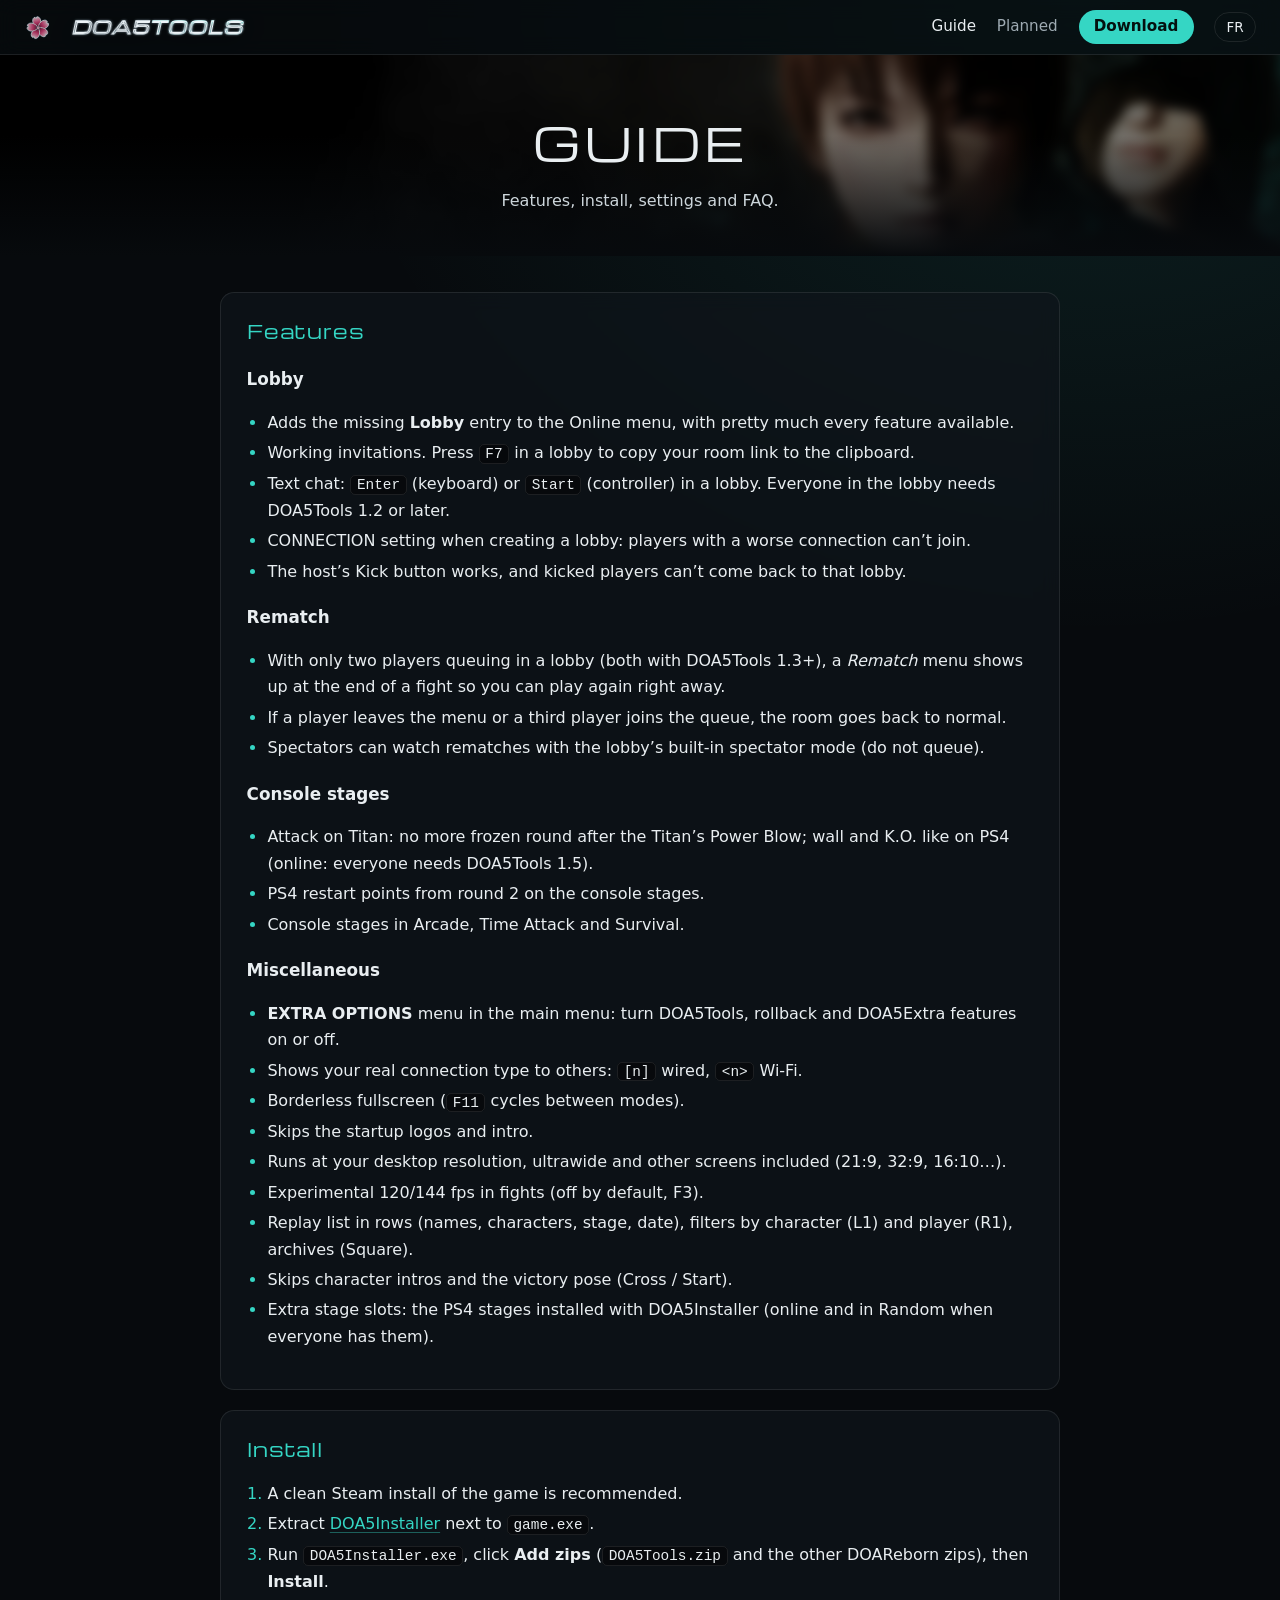
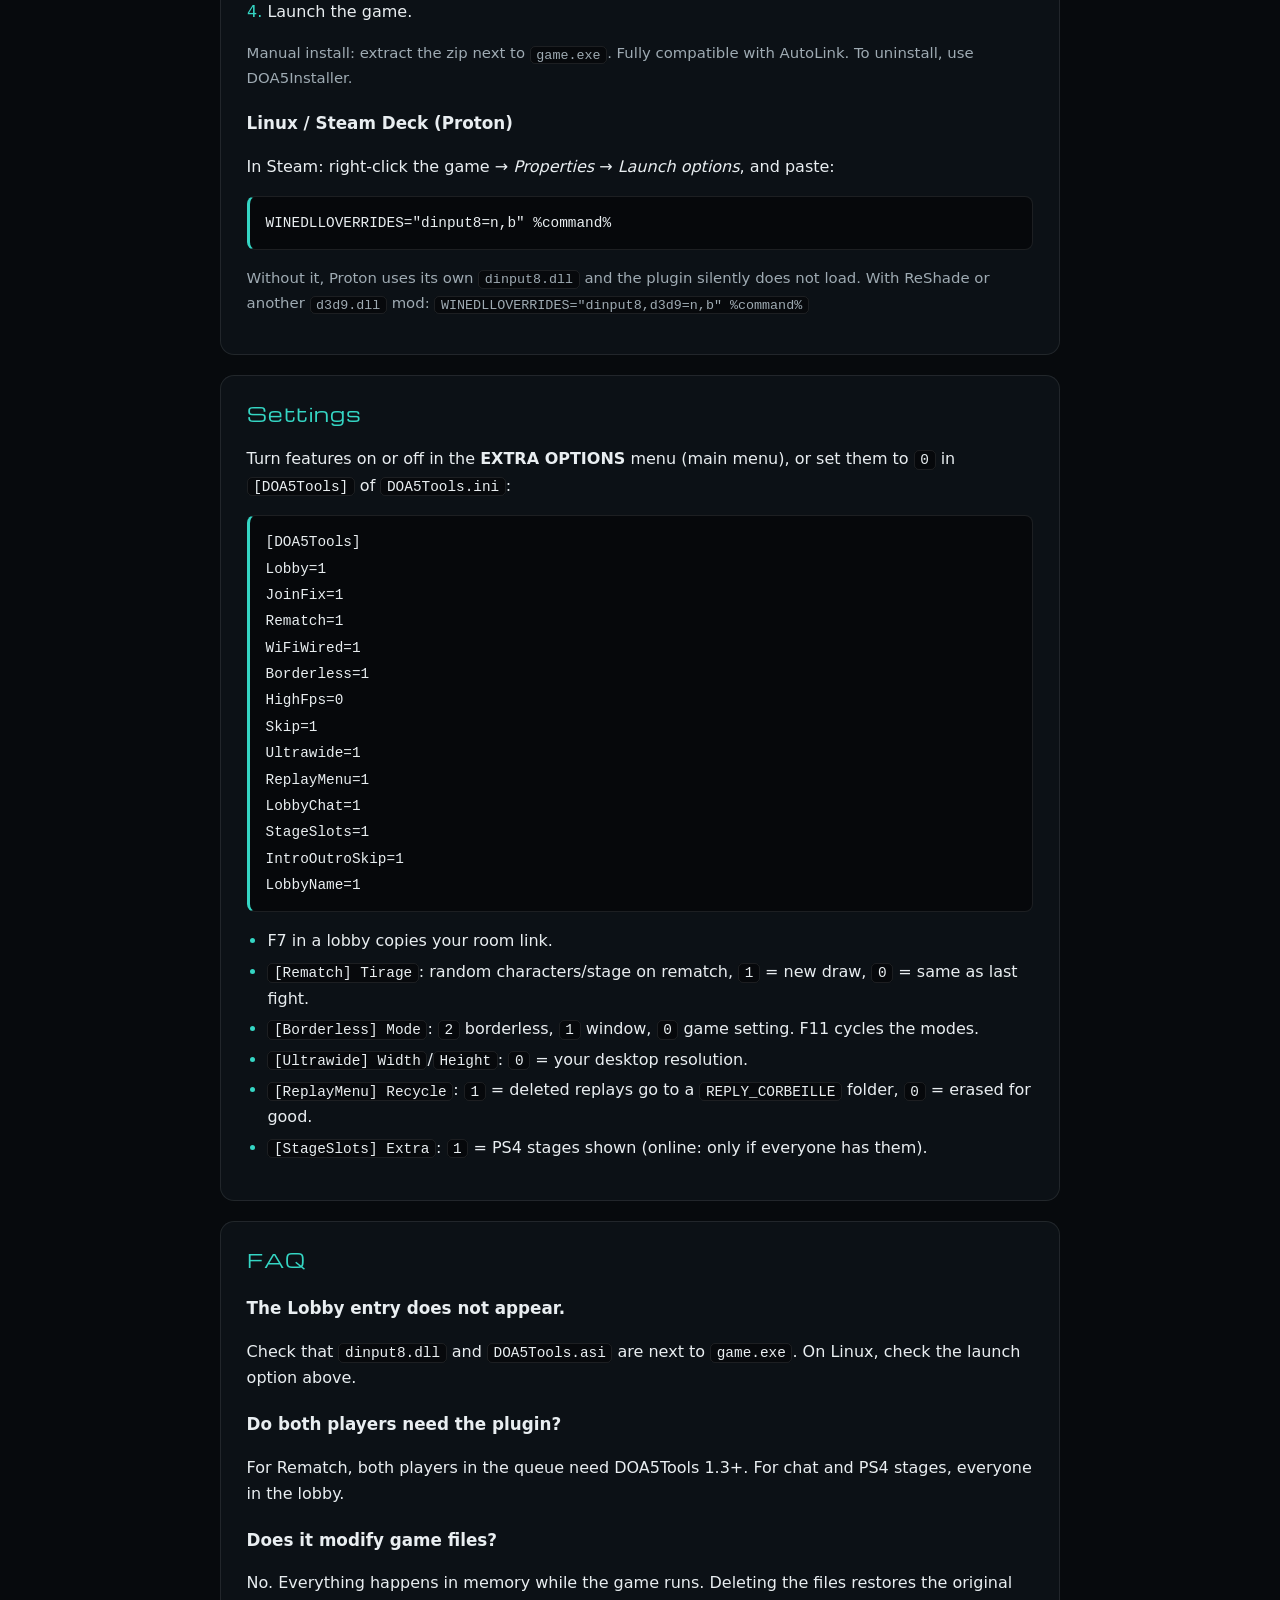
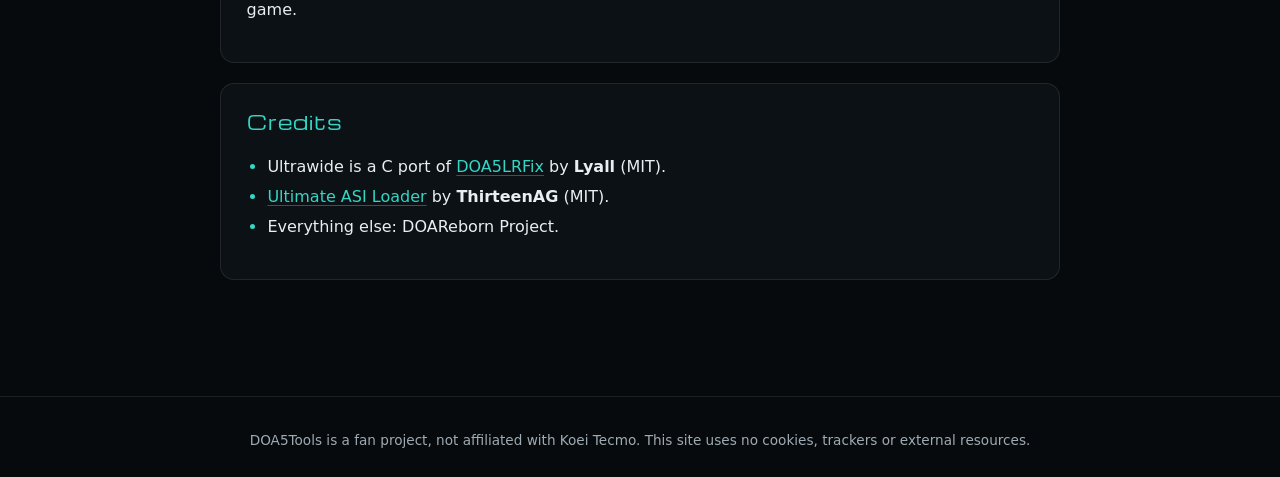
==== commit 227be9c2: "Add files via upload" ====
--- a/docs/infos.html
+++ b/docs/infos.html
@@ -33,39 +33,60 @@
     <li>Adds the missing <strong>Lobby</strong> entry to the Online menu, with pretty much every feature available.</li>
     <li>Working invitations. Press <code>F7</code> in a lobby to copy your room link to the clipboard.</li>
     <li>Text chat: <code>Enter</code> (keyboard) or <code>Start</code> (controller) in a lobby. Everyone in the lobby needs DOA5Tools 1.2 or later.</li>
+    <li>CONNECTION setting when creating a lobby: players with a worse connection can’t join.</li>
+    <li>The host’s Kick button works, and kicked players can’t come back to that lobby.</li>
   </ul>
   <ul class="fr">
     <li>Ajoute l’entrée <strong>Salon</strong> manquante au menu En ligne, avec presque toutes ses fonctions.</li>
     <li>Invitations fonctionnelles. <code>F7</code> dans un salon copie le lien du salon dans le presse-papiers.</li>
     <li>Chat texte : <code>Entrée</code> (clavier) ou <code>Start</code> (manette) dans un salon. Tout le salon doit avoir DOA5Tools 1.2 ou plus récent.</li>
+    <li>Réglage CONNECTION à la création d’un salon : les joueurs moins bien connectés ne peuvent pas entrer.</li>
+    <li>Le bouton Expulser de l’hôte fonctionne, et un joueur expulsé ne peut pas revenir dans ce salon.</li>
   </ul>
   <h3>Rematch</h3>
   <ul class="en">
-    <li>With only two players queuing in a lobby, a <em>Rematch</em> menu shows up at the end of a fight so you can play again right away.</li>
+    <li>With only two players queuing in a lobby (both with DOA5Tools 1.3+), a <em>Rematch</em> menu shows up at the end of a fight so you can play again right away.</li>
     <li>If a player leaves the menu or a third player joins the queue, the room goes back to normal.</li>
     <li>Spectators can watch rematches with the lobby’s built-in spectator mode (do not queue).</li>
   </ul>
   <ul class="fr">
-    <li>Quand seuls deux joueurs sont dans la file d’un salon, un menu <em>Rematch</em> s’affiche en fin de combat pour rejouer tout de suite.</li>
+    <li>Quand seuls deux joueurs sont dans la file d’un salon (tous deux avec DOA5Tools 1.3+), un menu <em>Rematch</em> s’affiche en fin de combat pour rejouer tout de suite.</li>
     <li>Si un joueur quitte le menu ou qu’un troisième rejoint la file, le salon reprend son fonctionnement normal.</li>
     <li>Les spectateurs peuvent suivre les rematchs avec le mode spectateur du salon (sans entrer dans la file).</li>
   </ul>
+  <h3 class="en">Console stages</h3><h3 class="fr">Stages console</h3>
+  <ul class="en">
+    <li>Attack on Titan: no more frozen round after the Titan’s Power Blow; wall and K.O. like on PS4 (online: everyone needs DOA5Tools 1.5).</li>
+    <li>PS4 restart points from round 2 on the console stages.</li>
+    <li>Console stages in Arcade, Time Attack and Survival.</li>
+  </ul>
+  <ul class="fr">
+    <li>Attack on Titan : plus de round figé après le Power Blow du Titan ; mur et K.O. comme sur PS4 (en ligne : tout le monde doit avoir DOA5Tools 1.5).</li>
+    <li>Points de reprise PS4 à partir du round 2 sur les stages console.</li>
+    <li>Stages console en Arcade, Time Attack et Survival.</li>
+  </ul>
   <h3 class="en">Miscellaneous</h3><h3 class="fr">Divers</h3>
   <ul class="en">
+    <li><strong>EXTRA OPTIONS</strong> menu in the main menu: turn DOA5Tools, rollback and DOA5Extra features on or off.</li>
     <li>Shows your real connection type to others: <code>[n]</code> wired, <code>&lt;n&gt;</code> Wi-Fi.</li>
     <li>Borderless fullscreen (<code>F11</code> cycles between modes).</li>
     <li>Skips the startup logos and intro.</li>
     <li>Runs at your desktop resolution, ultrawide and other screens included (21:9, 32:9, 16:10…).</li>
-    <li>60 FPS in menus and offline modes (requires AutoLink).</li>
+    <li>Experimental 120/144 fps in fights (off by default, F3).</li>
     <li>Replay list in rows (names, characters, stage, date), filters by character (L1) and player (R1), archives (Square).</li>
+    <li>Skips character intros and the victory pose (Cross / Start).</li>
+    <li>Extra stage slots: the PS4 stages installed with DOA5Installer (online and in Random when everyone has them).</li>
   </ul>
   <ul class="fr">
+    <li>Menu d’options des mods dans le menu principal : activer ou couper les fonctions de DOA5Tools, du rollback et de DOA5Extra.</li>
     <li>Affiche aux autres votre vrai type de connexion : <code>[n]</code> filaire, <code>&lt;n&gt;</code> Wi-Fi.</li>
     <li>Plein écran fenêtré (<code>F11</code> passe d’un mode à l’autre).</li>
     <li>Passe les logos et l’intro au démarrage.</li>
     <li>Tourne à la résolution du bureau, écrans ultrawide et autres formats compris (21:9, 32:9, 16:10…).</li>
-    <li>60 FPS dans les menus et les modes hors ligne (nécessite AutoLink).</li>
+    <li>120/144 fps expérimental en combat (coupé par défaut, F3).</li>
     <li>Liste des replays en lignes (pseudos, persos, stage, date), filtres par perso (L1) et par joueur (R1), archives (Carré).</li>
+    <li>Passe l’intro des persos et la pose de victoire (Croix / Start).</li>
+    <li>Emplacements de stages en plus : les stages PS4 installés par DOA5Installer (en ligne et au Random si tout le monde les a).</li>
   </ul>
 </section>
 
@@ -73,16 +94,18 @@
   <h2 class="en">Install</h2><h2 class="fr">Installation</h2>
   <ol class="en">
     <li>A clean Steam install of the game is recommended.</li>
-    <li>Extract the zip next to <code>game.exe</code>: <code>dinput8.dll</code> (Ultimate ASI Loader), <code>DOA5Tools.asi</code> and <code>DOA5Tools.ini</code>.</li>
+    <li>Extract <a href="/DOA5Installer/">DOA5Installer</a> next to <code>game.exe</code>.</li>
+    <li>Run <code>DOA5Installer.exe</code>, click <strong>Add zips</strong> (<code>DOA5Tools.zip</code> and the other DOAReborn zips), then <strong>Install</strong>.</li>
     <li>Launch the game.</li>
   </ol>
   <ol class="fr">
     <li>Une installation Steam propre du jeu est conseillée.</li>
-    <li>Extraire le zip à côté de <code>game.exe</code> : <code>dinput8.dll</code> (Ultimate ASI Loader), <code>DOA5Tools.asi</code> et <code>DOA5Tools.ini</code>.</li>
+    <li>Extraire <a href="/DOA5Installer/">DOA5Installer</a> à côté de <code>game.exe</code>.</li>
+    <li>Lancer <code>DOA5Installer.exe</code>, cliquer sur <strong>Add zips</strong> (<code>DOA5Tools.zip</code> et les autres zips DOAReborn), puis <strong>Install</strong>.</li>
     <li>Lancer le jeu.</li>
   </ol>
-  <p class="note en">Fully compatible with AutoLink. To uninstall, delete these files.</p>
-  <p class="note fr">Entièrement compatible avec AutoLink. Pour désinstaller, supprimer ces fichiers.</p>
+  <p class="note en">Manual install: extract the zip next to <code>game.exe</code>. Fully compatible with AutoLink. To uninstall, use DOA5Installer.</p>
+  <p class="note fr">Installation manuelle : extraire le zip à côté de <code>game.exe</code>. Entièrement compatible avec AutoLink. Pour désinstaller, passer par DOA5Installer.</p>
 
   <h3>Linux / Steam Deck (Proton)</h3>
   <p class="en">In Steam: right-click the game → <em>Properties</em> → <em>Launch options</em>, and paste:</p>
@@ -94,25 +117,29 @@
 
 <section>
   <h2 class="en">Settings</h2><h2 class="fr">Réglages</h2>
-  <p class="en">Everything is in <code>DOA5Tools.ini</code>. Set a feature to <code>0</code> in <code>[DOA5Tools]</code> to turn it off:</p>
-  <p class="fr">Tout se règle dans <code>DOA5Tools.ini</code>. Mettre une fonction à <code>0</code> dans <code>[DOA5Tools]</code> pour la désactiver :</p>
+  <p class="en">Turn features on or off in the <strong>EXTRA OPTIONS</strong> menu (main menu), or set them to <code>0</code> in <code>[DOA5Tools]</code> of <code>DOA5Tools.ini</code>:</p>
+  <p class="fr">Activer ou désactiver les fonctions dans le menu <strong>EXTRA OPTIONS</strong> (menu principal), ou les mettre à <code>0</code> dans <code>[DOA5Tools]</code> de <code>DOA5Tools.ini</code> :</p>
   <pre><code>[DOA5Tools]
 Lobby=1
 JoinFix=1
 Rematch=1
 WiFiWired=1
 Borderless=1
-60fps=1
+HighFps=0
 Skip=1
 Ultrawide=1
 ReplayMenu=1
-LobbyChat=1</code></pre>
+LobbyChat=1
+StageSlots=1
+IntroOutroSkip=1
+LobbyName=1</code></pre>
   <ul class="en">
     <li>F7 in a lobby copies your room link.</li>
     <li><code>[Rematch] Tirage</code>: random characters/stage on rematch, <code>1</code> = new draw, <code>0</code> = same as last fight.</li>
     <li><code>[Borderless] Mode</code>: <code>2</code> borderless, <code>1</code> window, <code>0</code> game setting. F11 cycles the modes.</li>
     <li><code>[Ultrawide] Width</code>/<code>Height</code>: <code>0</code> = your desktop resolution.</li>
     <li><code>[ReplayMenu] Recycle</code>: <code>1</code> = deleted replays go to a <code>REPLY_CORBEILLE</code> folder, <code>0</code> = erased for good.</li>
+    <li><code>[StageSlots] Extra</code>: <code>1</code> = PS4 stages shown (online: only if everyone has them).</li>
   </ul>
   <ul class="fr">
     <li>F7 dans un salon copie le lien du salon.</li>
@@ -120,6 +147,7 @@
     <li><code>[Borderless] Mode</code> : <code>2</code> plein écran fenêtré, <code>1</code> fenêtre, <code>0</code> réglage du jeu. F11 fait défiler les modes.</li>
     <li><code>[Ultrawide] Width</code>/<code>Height</code> : <code>0</code> = résolution du bureau.</li>
     <li><code>[ReplayMenu] Recycle</code> : <code>1</code> = les replays supprimés vont dans un dossier <code>REPLY_CORBEILLE</code>, <code>0</code> = effacés pour de bon.</li>
+    <li><code>[StageSlots] Extra</code> : <code>1</code> = stages PS4 affichés (en ligne : seulement si tout le monde les a).</li>
   </ul>
 </section>
 
@@ -129,8 +157,8 @@
   <p class="en">Check that <code>dinput8.dll</code> and <code>DOA5Tools.asi</code> are next to <code>game.exe</code>. On Linux, check the launch option above.</p>
   <p class="fr">Vérifier que <code>dinput8.dll</code> et <code>DOA5Tools.asi</code> sont à côté de <code>game.exe</code>. Sous Linux, vérifier l’option de lancement ci-dessus.</p>
   <h3 class="en">Do both players need the plugin?</h3><h3 class="fr">Les deux joueurs doivent-ils avoir le plugin ?</h3>
-  <p class="en">For Rematch, both players in the queue need DOA5Tools. For chat, everyone in the lobby.</p>
-  <p class="fr">Pour le rematch, les deux joueurs de la file doivent avoir DOA5Tools. Pour le chat, tout le salon.</p>
+  <p class="en">For Rematch, both players in the queue need DOA5Tools 1.3+. For chat and PS4 stages, everyone in the lobby.</p>
+  <p class="fr">Pour le rematch, les deux joueurs de la file doivent avoir DOA5Tools 1.3+. Pour le chat et les stages PS4, tout le salon.</p>
   <h3 class="en">Does it modify game files?</h3><h3 class="fr">Est-ce que ça modifie les fichiers du jeu ?</h3>
   <p class="en">No. Everything happens in memory while the game runs. Deleting the files restores the original game.</p>
   <p class="fr">Non. Tout se passe en mémoire pendant que le jeu tourne. Supprimer les fichiers rend le jeu d’origine.</p>
@@ -141,7 +169,7 @@
   <ul>
     <li><span class="en">Ultrawide is a C port of</span><span class="fr">Ultrawide est un portage en C de</span> <a href="https://codeberg.org/Lyall/DOA5LRFix">DOA5LRFix</a> <span class="en">by</span><span class="fr">par</span> <strong>Lyall</strong> (MIT).</li>
     <li><a href="https://github.com/ThirteenAG/Ultimate-ASI-Loader">Ultimate ASI Loader</a> <span class="en">by</span><span class="fr">par</span> <strong>ThirteenAG</strong> (MIT).</li>
-    <li><span class="en">Lobby, JoinFix, WiFi-Wired, Borderless and 60fps are reworked from the DOA5LR-Salons pack</span><span class="fr">Lobby, JoinFix, WiFi-Wired, Borderless et 60fps sont repris du pack DOA5LR-Salons</span> (FGCsnow &amp; BonuStage).</li>
+    <li><span class="en">Everything else:</span><span class="fr">Tout le reste :</span> DOAReborn Project.</li>
   </ul>
 </section>
 
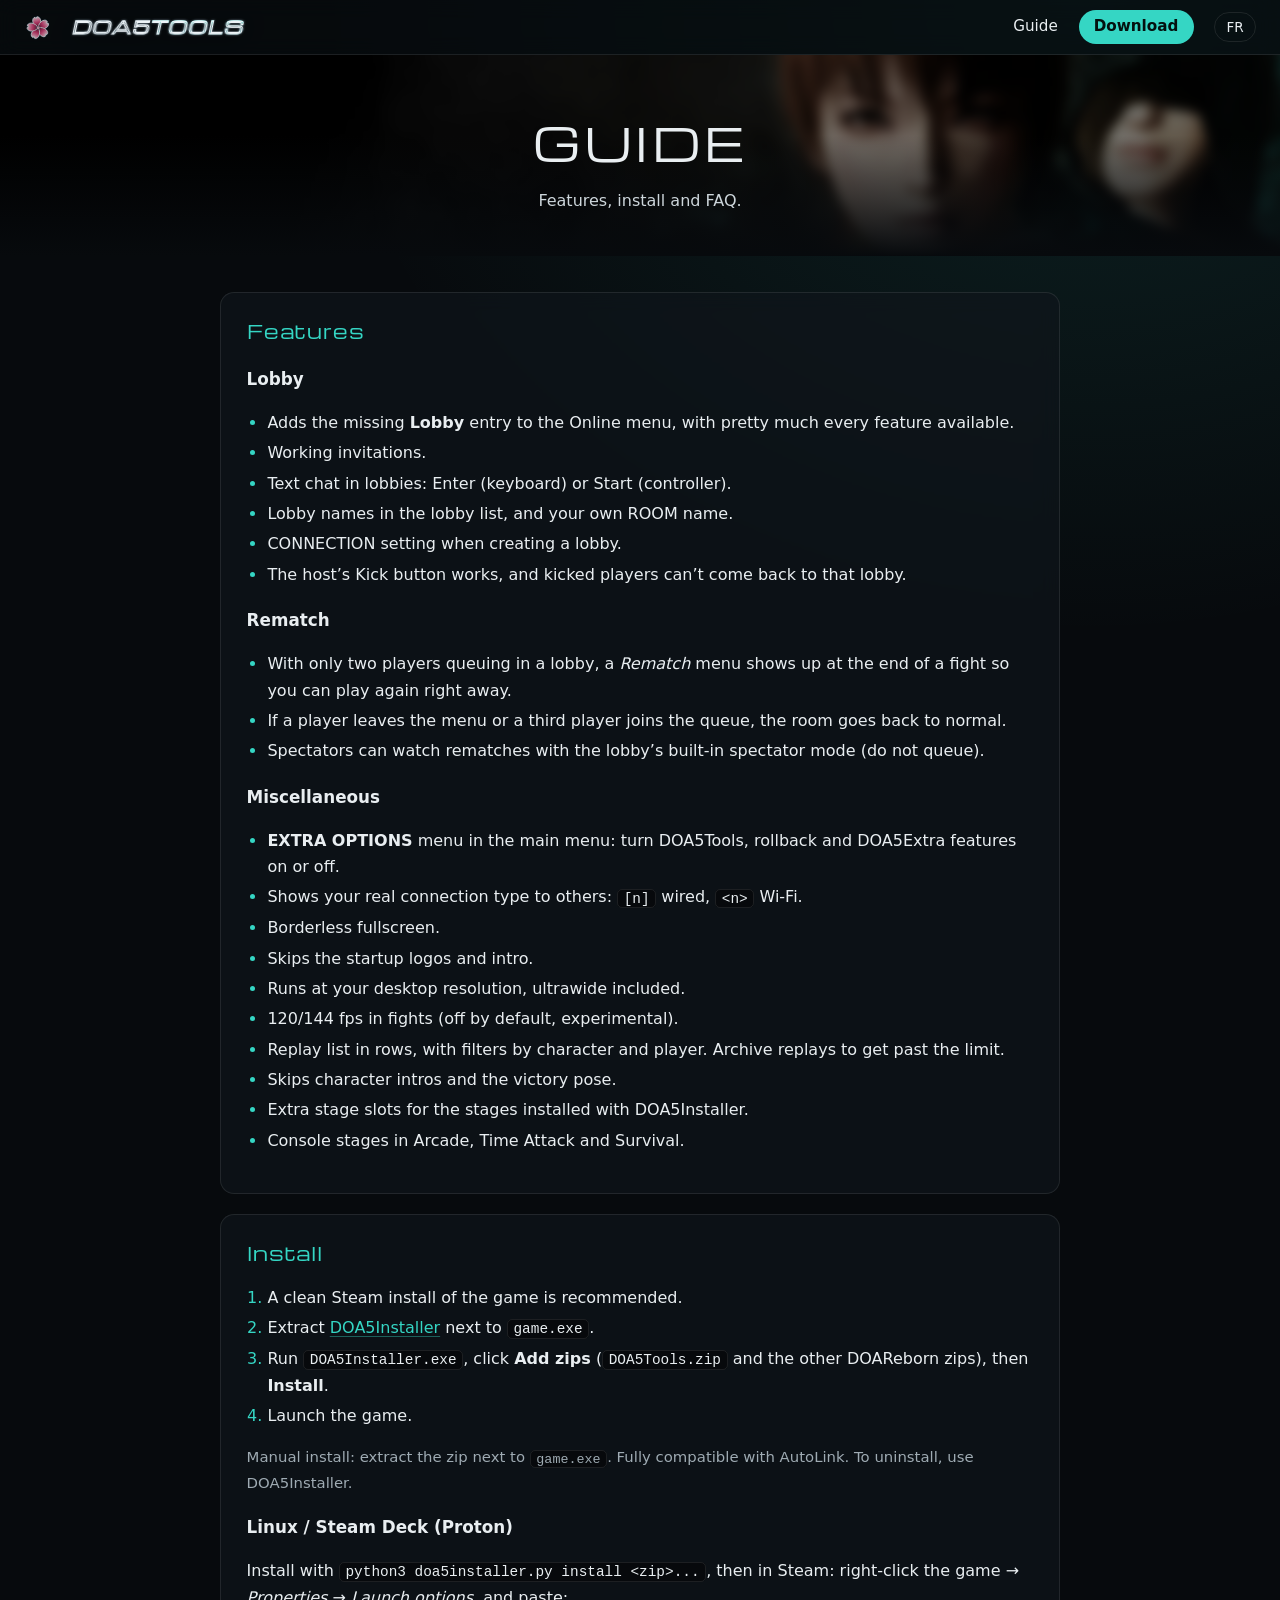
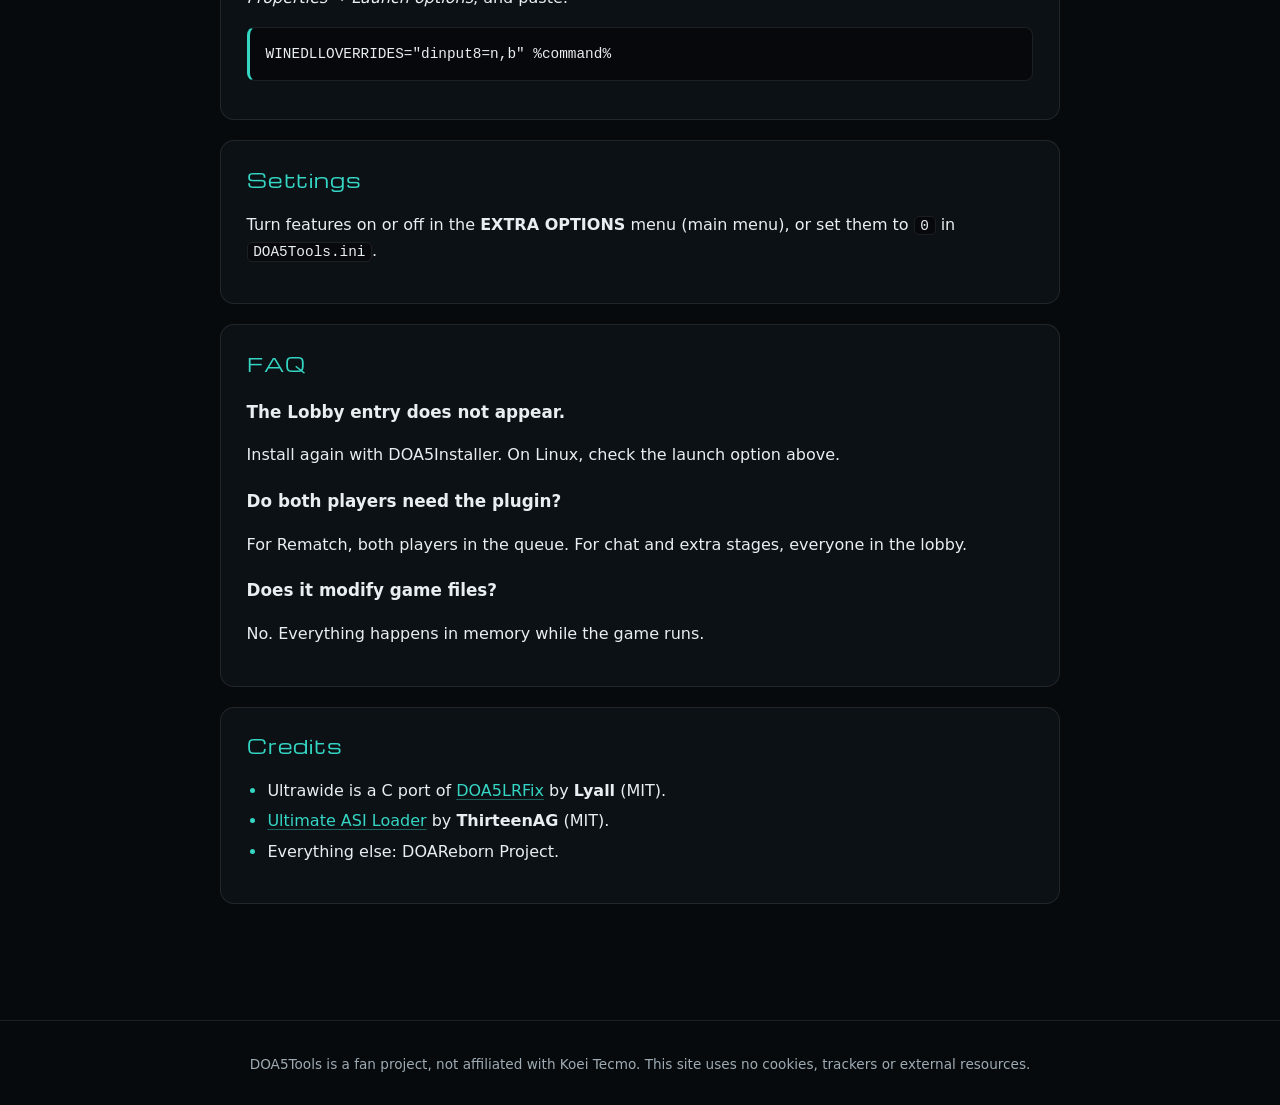
==== commit 220ddfa9: "Add files via upload" ====
--- a/docs/infos.html
+++ b/docs/infos.html
@@ -15,14 +15,13 @@
   <a class="retour" href="/" title="DOA Reborn"><img src="reborn.svg" alt="DOA Reborn" width="28" height="28"></a>
   <a class="marque" href="index.html"><span class="mot">D<span class="o">O</span>A5<span class="acc">Tools</span></span></a>
   <a href="infos.html" class="actif"><span class="en">Guide</span><span class="fr">Guide</span></a>
-  <a href="planned.html"><span class="en">Planned</span><span class="fr">À venir</span></a>
   <a class="telecharger" href="https://github.com/DOAReborn/DOA5Tools/releases/latest/download/DOA5Tools.zip"><span class="en">Download</span><span class="fr">Télécharger</span></a>
   <button id="langue" type="button" title="EN / FR"><span class="en">FR</span><span class="fr">EN</span></button>
 </nav>
 <header class="bandeau">
   <h1><span class="en">Guide</span><span class="fr">Guide</span></h1>
-  <p class="en">Features, install, settings and FAQ.</p>
-  <p class="fr">Fonctions, installation, réglages et FAQ.</p>
+  <p class="en">Features, install and FAQ.</p>
+  <p class="fr">Fonctions, installation et FAQ.</p>
 </header>
 <main>
 
@@ -31,62 +30,55 @@
   <h3 class="en">Lobby</h3><h3 class="fr">Salons</h3>
   <ul class="en">
     <li>Adds the missing <strong>Lobby</strong> entry to the Online menu, with pretty much every feature available.</li>
-    <li>Working invitations. Press <code>F7</code> in a lobby to copy your room link to the clipboard.</li>
-    <li>Text chat: <code>Enter</code> (keyboard) or <code>Start</code> (controller) in a lobby. Everyone in the lobby needs DOA5Tools 1.2 or later.</li>
-    <li>CONNECTION setting when creating a lobby: players with a worse connection can’t join.</li>
+    <li>Working invitations.</li>
+    <li>Text chat in lobbies: Enter (keyboard) or Start (controller).</li>
+    <li>Lobby names in the lobby list, and your own ROOM name.</li>
+    <li>CONNECTION setting when creating a lobby.</li>
     <li>The host’s Kick button works, and kicked players can’t come back to that lobby.</li>
   </ul>
   <ul class="fr">
     <li>Ajoute l’entrée <strong>Salon</strong> manquante au menu En ligne, avec presque toutes ses fonctions.</li>
-    <li>Invitations fonctionnelles. <code>F7</code> dans un salon copie le lien du salon dans le presse-papiers.</li>
-    <li>Chat texte : <code>Entrée</code> (clavier) ou <code>Start</code> (manette) dans un salon. Tout le salon doit avoir DOA5Tools 1.2 ou plus récent.</li>
-    <li>Réglage CONNECTION à la création d’un salon : les joueurs moins bien connectés ne peuvent pas entrer.</li>
+    <li>Invitations fonctionnelles.</li>
+    <li>Chat texte dans les salons : Entrée (clavier) ou Start (manette).</li>
+    <li>Noms des salons dans la liste, et votre propre nom ROOM.</li>
+    <li>Réglage CONNECTION à la création d’un salon.</li>
     <li>Le bouton Expulser de l’hôte fonctionne, et un joueur expulsé ne peut pas revenir dans ce salon.</li>
   </ul>
   <h3>Rematch</h3>
   <ul class="en">
-    <li>With only two players queuing in a lobby (both with DOA5Tools 1.3+), a <em>Rematch</em> menu shows up at the end of a fight so you can play again right away.</li>
+    <li>With only two players queuing in a lobby, a <em>Rematch</em> menu shows up at the end of a fight so you can play again right away.</li>
     <li>If a player leaves the menu or a third player joins the queue, the room goes back to normal.</li>
     <li>Spectators can watch rematches with the lobby’s built-in spectator mode (do not queue).</li>
   </ul>
   <ul class="fr">
-    <li>Quand seuls deux joueurs sont dans la file d’un salon (tous deux avec DOA5Tools 1.3+), un menu <em>Rematch</em> s’affiche en fin de combat pour rejouer tout de suite.</li>
+    <li>Quand seuls deux joueurs sont dans la file d’un salon, un menu <em>Rematch</em> s’affiche en fin de combat pour rejouer tout de suite.</li>
     <li>Si un joueur quitte le menu ou qu’un troisième rejoint la file, le salon reprend son fonctionnement normal.</li>
     <li>Les spectateurs peuvent suivre les rematchs avec le mode spectateur du salon (sans entrer dans la file).</li>
-  </ul>
-  <h3 class="en">Console stages</h3><h3 class="fr">Stages console</h3>
-  <ul class="en">
-    <li>Attack on Titan: no more frozen round after the Titan’s Power Blow; wall and K.O. like on PS4 (online: everyone needs DOA5Tools 1.5).</li>
-    <li>PS4 restart points from round 2 on the console stages.</li>
-    <li>Console stages in Arcade, Time Attack and Survival.</li>
-  </ul>
-  <ul class="fr">
-    <li>Attack on Titan : plus de round figé après le Power Blow du Titan ; mur et K.O. comme sur PS4 (en ligne : tout le monde doit avoir DOA5Tools 1.5).</li>
-    <li>Points de reprise PS4 à partir du round 2 sur les stages console.</li>
-    <li>Stages console en Arcade, Time Attack et Survival.</li>
   </ul>
   <h3 class="en">Miscellaneous</h3><h3 class="fr">Divers</h3>
   <ul class="en">
     <li><strong>EXTRA OPTIONS</strong> menu in the main menu: turn DOA5Tools, rollback and DOA5Extra features on or off.</li>
     <li>Shows your real connection type to others: <code>[n]</code> wired, <code>&lt;n&gt;</code> Wi-Fi.</li>
-    <li>Borderless fullscreen (<code>F11</code> cycles between modes).</li>
+    <li>Borderless fullscreen.</li>
     <li>Skips the startup logos and intro.</li>
-    <li>Runs at your desktop resolution, ultrawide and other screens included (21:9, 32:9, 16:10…).</li>
-    <li>Experimental 120/144 fps in fights (off by default, F3).</li>
-    <li>Replay list in rows (names, characters, stage, date), filters by character (L1) and player (R1), archives (Square).</li>
-    <li>Skips character intros and the victory pose (Cross / Start).</li>
-    <li>Extra stage slots: the PS4 stages installed with DOA5Installer (online and in Random when everyone has them).</li>
+    <li>Runs at your desktop resolution, ultrawide included.</li>
+    <li>120/144 fps in fights (off by default, experimental).</li>
+    <li>Replay list in rows, with filters by character and player. Archive replays to get past the limit.</li>
+    <li>Skips character intros and the victory pose.</li>
+    <li>Extra stage slots for the stages installed with DOA5Installer.</li>
+    <li>Console stages in Arcade, Time Attack and Survival.</li>
   </ul>
   <ul class="fr">
-    <li>Menu d’options des mods dans le menu principal : activer ou couper les fonctions de DOA5Tools, du rollback et de DOA5Extra.</li>
+    <li>Menu <strong>EXTRA OPTIONS</strong> dans le menu principal : activer ou couper les fonctions de DOA5Tools, du rollback et de DOA5Extra.</li>
     <li>Affiche aux autres votre vrai type de connexion : <code>[n]</code> filaire, <code>&lt;n&gt;</code> Wi-Fi.</li>
-    <li>Plein écran fenêtré (<code>F11</code> passe d’un mode à l’autre).</li>
+    <li>Plein écran fenêtré.</li>
     <li>Passe les logos et l’intro au démarrage.</li>
-    <li>Tourne à la résolution du bureau, écrans ultrawide et autres formats compris (21:9, 32:9, 16:10…).</li>
-    <li>120/144 fps expérimental en combat (coupé par défaut, F3).</li>
-    <li>Liste des replays en lignes (pseudos, persos, stage, date), filtres par perso (L1) et par joueur (R1), archives (Carré).</li>
-    <li>Passe l’intro des persos et la pose de victoire (Croix / Start).</li>
-    <li>Emplacements de stages en plus : les stages PS4 installés par DOA5Installer (en ligne et au Random si tout le monde les a).</li>
+    <li>Tourne à la résolution du bureau, ultrawide compris.</li>
+    <li>120/144 fps en combat (coupé par défaut, expérimental).</li>
+    <li>Liste des replays en lignes, avec filtres par perso et par joueur. Archivez vos replays pour dépasser la limite.</li>
+    <li>Passe l’intro des persos et la pose de victoire.</li>
+    <li>Emplacements de stages en plus pour les stages installés par DOA5Installer.</li>
+    <li>Stages console en Arcade, Time Attack et Survival.</li>
   </ul>
 </section>
 
@@ -108,60 +100,28 @@
   <p class="note fr">Installation manuelle : extraire le zip à côté de <code>game.exe</code>. Entièrement compatible avec AutoLink. Pour désinstaller, passer par DOA5Installer.</p>
 
   <h3>Linux / Steam Deck (Proton)</h3>
-  <p class="en">In Steam: right-click the game → <em>Properties</em> → <em>Launch options</em>, and paste:</p>
-  <p class="fr">Dans Steam : clic droit sur le jeu → <em>Propriétés</em> → <em>Options de lancement</em>, puis coller :</p>
+  <p class="en">Install with <code>python3 doa5installer.py install &lt;zip&gt;...</code>, then in Steam: right-click the game → <em>Properties</em> → <em>Launch options</em>, and paste:</p>
+  <p class="fr">Installer avec <code>python3 doa5installer.py install &lt;zip&gt;...</code>, puis dans Steam : clic droit sur le jeu → <em>Propriétés</em> → <em>Options de lancement</em>, et coller :</p>
   <pre><code>WINEDLLOVERRIDES="dinput8=n,b" %command%</code></pre>
-  <p class="note en">Without it, Proton uses its own <code>dinput8.dll</code> and the plugin silently does not load. With ReShade or another <code>d3d9.dll</code> mod: <code>WINEDLLOVERRIDES="dinput8,d3d9=n,b" %command%</code></p>
-  <p class="note fr">Sans cela, Proton utilise son propre <code>dinput8.dll</code> et le plugin ne se charge pas, sans message. Avec ReShade ou un autre mod <code>d3d9.dll</code> : <code>WINEDLLOVERRIDES="dinput8,d3d9=n,b" %command%</code></p>
 </section>
 
 <section>
   <h2 class="en">Settings</h2><h2 class="fr">Réglages</h2>
-  <p class="en">Turn features on or off in the <strong>EXTRA OPTIONS</strong> menu (main menu), or set them to <code>0</code> in <code>[DOA5Tools]</code> of <code>DOA5Tools.ini</code>:</p>
-  <p class="fr">Activer ou désactiver les fonctions dans le menu <strong>EXTRA OPTIONS</strong> (menu principal), ou les mettre à <code>0</code> dans <code>[DOA5Tools]</code> de <code>DOA5Tools.ini</code> :</p>
-  <pre><code>[DOA5Tools]
-Lobby=1
-JoinFix=1
-Rematch=1
-WiFiWired=1
-Borderless=1
-HighFps=0
-Skip=1
-Ultrawide=1
-ReplayMenu=1
-LobbyChat=1
-StageSlots=1
-IntroOutroSkip=1
-LobbyName=1</code></pre>
-  <ul class="en">
-    <li>F7 in a lobby copies your room link.</li>
-    <li><code>[Rematch] Tirage</code>: random characters/stage on rematch, <code>1</code> = new draw, <code>0</code> = same as last fight.</li>
-    <li><code>[Borderless] Mode</code>: <code>2</code> borderless, <code>1</code> window, <code>0</code> game setting. F11 cycles the modes.</li>
-    <li><code>[Ultrawide] Width</code>/<code>Height</code>: <code>0</code> = your desktop resolution.</li>
-    <li><code>[ReplayMenu] Recycle</code>: <code>1</code> = deleted replays go to a <code>REPLY_CORBEILLE</code> folder, <code>0</code> = erased for good.</li>
-    <li><code>[StageSlots] Extra</code>: <code>1</code> = PS4 stages shown (online: only if everyone has them).</li>
-  </ul>
-  <ul class="fr">
-    <li>F7 dans un salon copie le lien du salon.</li>
-    <li><code>[Rematch] Tirage</code> : personnages/stage aléatoires au rematch, <code>1</code> = nouveau tirage, <code>0</code> = comme au combat précédent.</li>
-    <li><code>[Borderless] Mode</code> : <code>2</code> plein écran fenêtré, <code>1</code> fenêtre, <code>0</code> réglage du jeu. F11 fait défiler les modes.</li>
-    <li><code>[Ultrawide] Width</code>/<code>Height</code> : <code>0</code> = résolution du bureau.</li>
-    <li><code>[ReplayMenu] Recycle</code> : <code>1</code> = les replays supprimés vont dans un dossier <code>REPLY_CORBEILLE</code>, <code>0</code> = effacés pour de bon.</li>
-    <li><code>[StageSlots] Extra</code> : <code>1</code> = stages PS4 affichés (en ligne : seulement si tout le monde les a).</li>
-  </ul>
+  <p class="en">Turn features on or off in the <strong>EXTRA OPTIONS</strong> menu (main menu), or set them to <code>0</code> in <code>DOA5Tools.ini</code>.</p>
+  <p class="fr">Activer ou couper les fonctions dans le menu <strong>EXTRA OPTIONS</strong> (menu principal), ou les mettre à <code>0</code> dans <code>DOA5Tools.ini</code>.</p>
 </section>
 
 <section>
   <h2>FAQ</h2>
   <h3 class="en">The Lobby entry does not appear.</h3><h3 class="fr">L’entrée Salon n’apparaît pas.</h3>
-  <p class="en">Check that <code>dinput8.dll</code> and <code>DOA5Tools.asi</code> are next to <code>game.exe</code>. On Linux, check the launch option above.</p>
-  <p class="fr">Vérifier que <code>dinput8.dll</code> et <code>DOA5Tools.asi</code> sont à côté de <code>game.exe</code>. Sous Linux, vérifier l’option de lancement ci-dessus.</p>
+  <p class="en">Install again with DOA5Installer. On Linux, check the launch option above.</p>
+  <p class="fr">Réinstaller avec DOA5Installer. Sous Linux, vérifier l’option de lancement ci-dessus.</p>
   <h3 class="en">Do both players need the plugin?</h3><h3 class="fr">Les deux joueurs doivent-ils avoir le plugin ?</h3>
-  <p class="en">For Rematch, both players in the queue need DOA5Tools 1.3+. For chat and PS4 stages, everyone in the lobby.</p>
-  <p class="fr">Pour le rematch, les deux joueurs de la file doivent avoir DOA5Tools 1.3+. Pour le chat et les stages PS4, tout le salon.</p>
+  <p class="en">For Rematch, both players in the queue. For chat and extra stages, everyone in the lobby.</p>
+  <p class="fr">Pour le rematch, les deux joueurs de la file. Pour le chat et les stages en plus, tout le salon.</p>
   <h3 class="en">Does it modify game files?</h3><h3 class="fr">Est-ce que ça modifie les fichiers du jeu ?</h3>
-  <p class="en">No. Everything happens in memory while the game runs. Deleting the files restores the original game.</p>
-  <p class="fr">Non. Tout se passe en mémoire pendant que le jeu tourne. Supprimer les fichiers rend le jeu d’origine.</p>
+  <p class="en">No. Everything happens in memory while the game runs.</p>
+  <p class="fr">Non. Tout se passe en mémoire pendant que le jeu tourne.</p>
 </section>
 
 <section>
--- a/docs/style.css
+++ b/docs/style.css
@@ -90,5 +90,4 @@
   .hero { align-items:center; text-align:center; }
   .hero::after { background:linear-gradient(rgba(7,10,13,.55), rgba(7,10,13,.8)), linear-gradient(to bottom, transparent 60%, var(--bg)); }
 }
-@media (max-width:520px) { nav a[href="planned.html"] { display:none; } }
 @media (prefers-reduced-motion:reduce) { *, *::before, *::after { transition:none !important; } }
